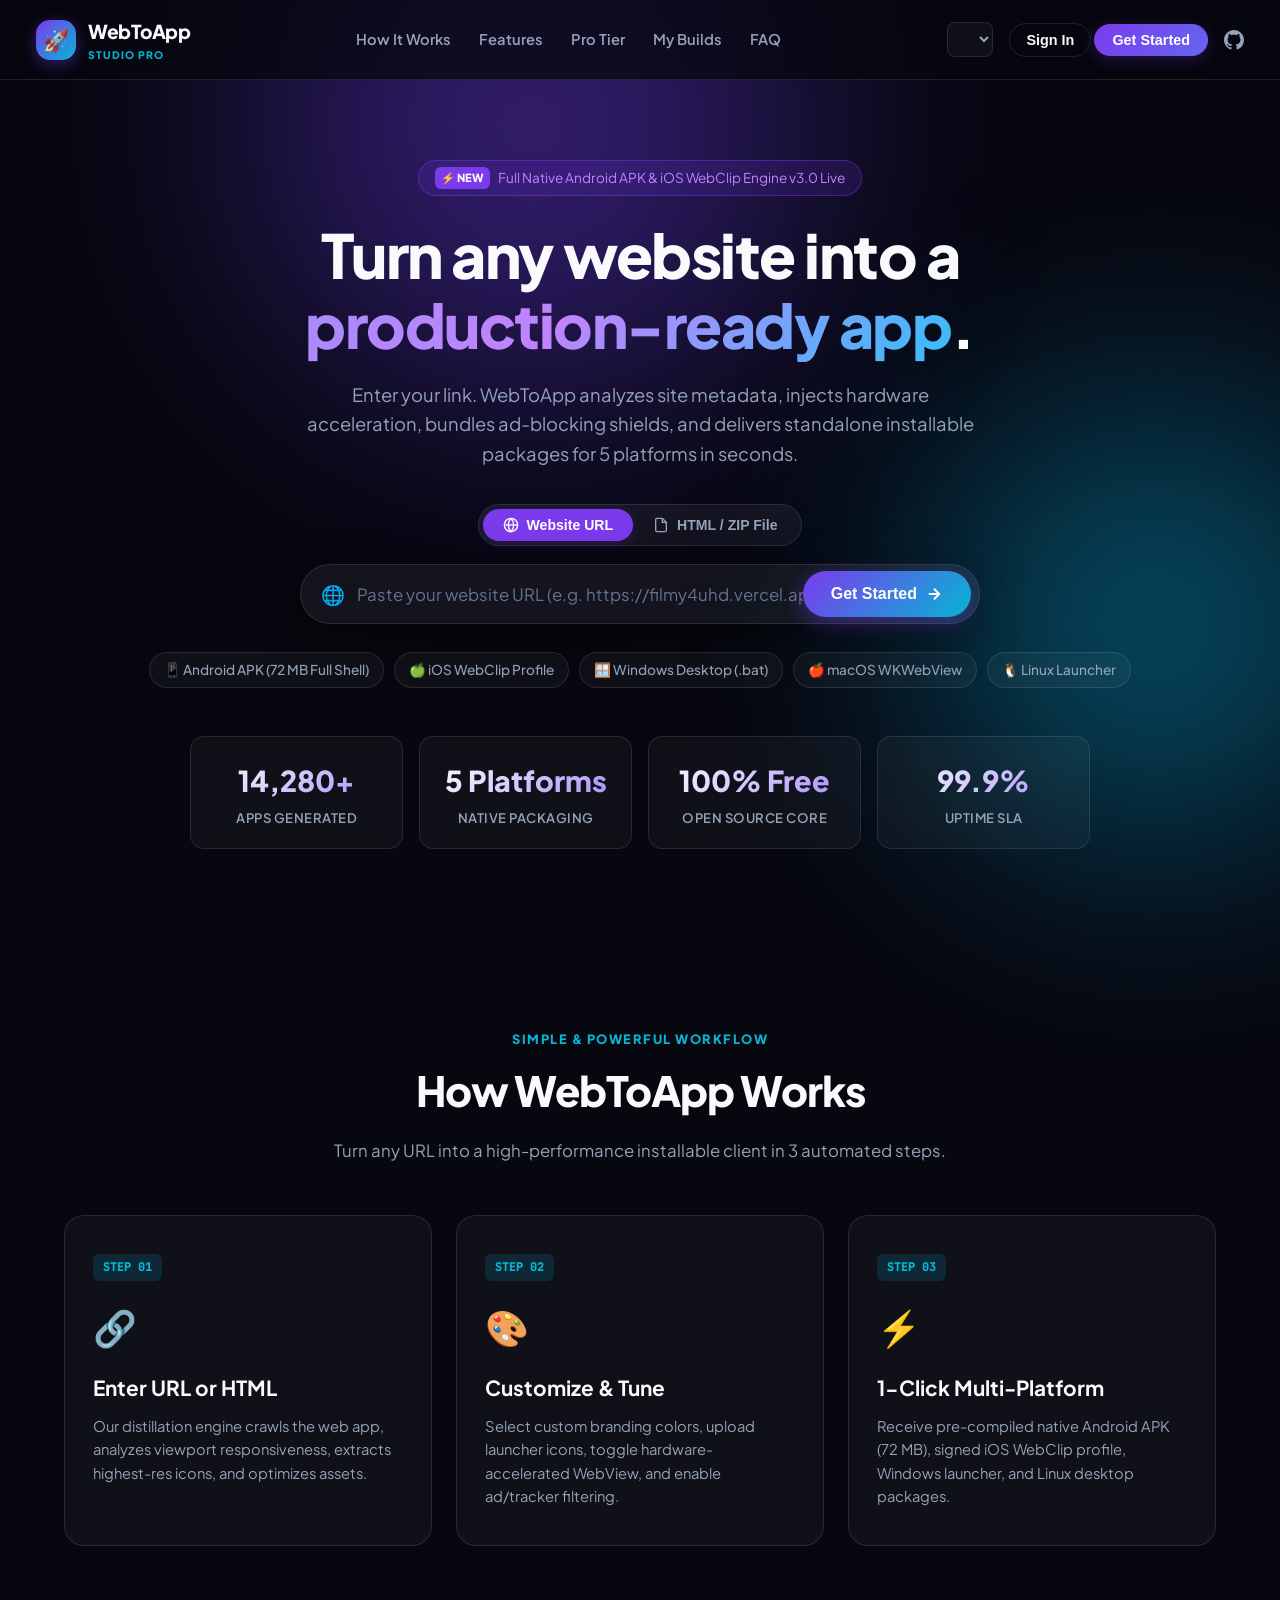
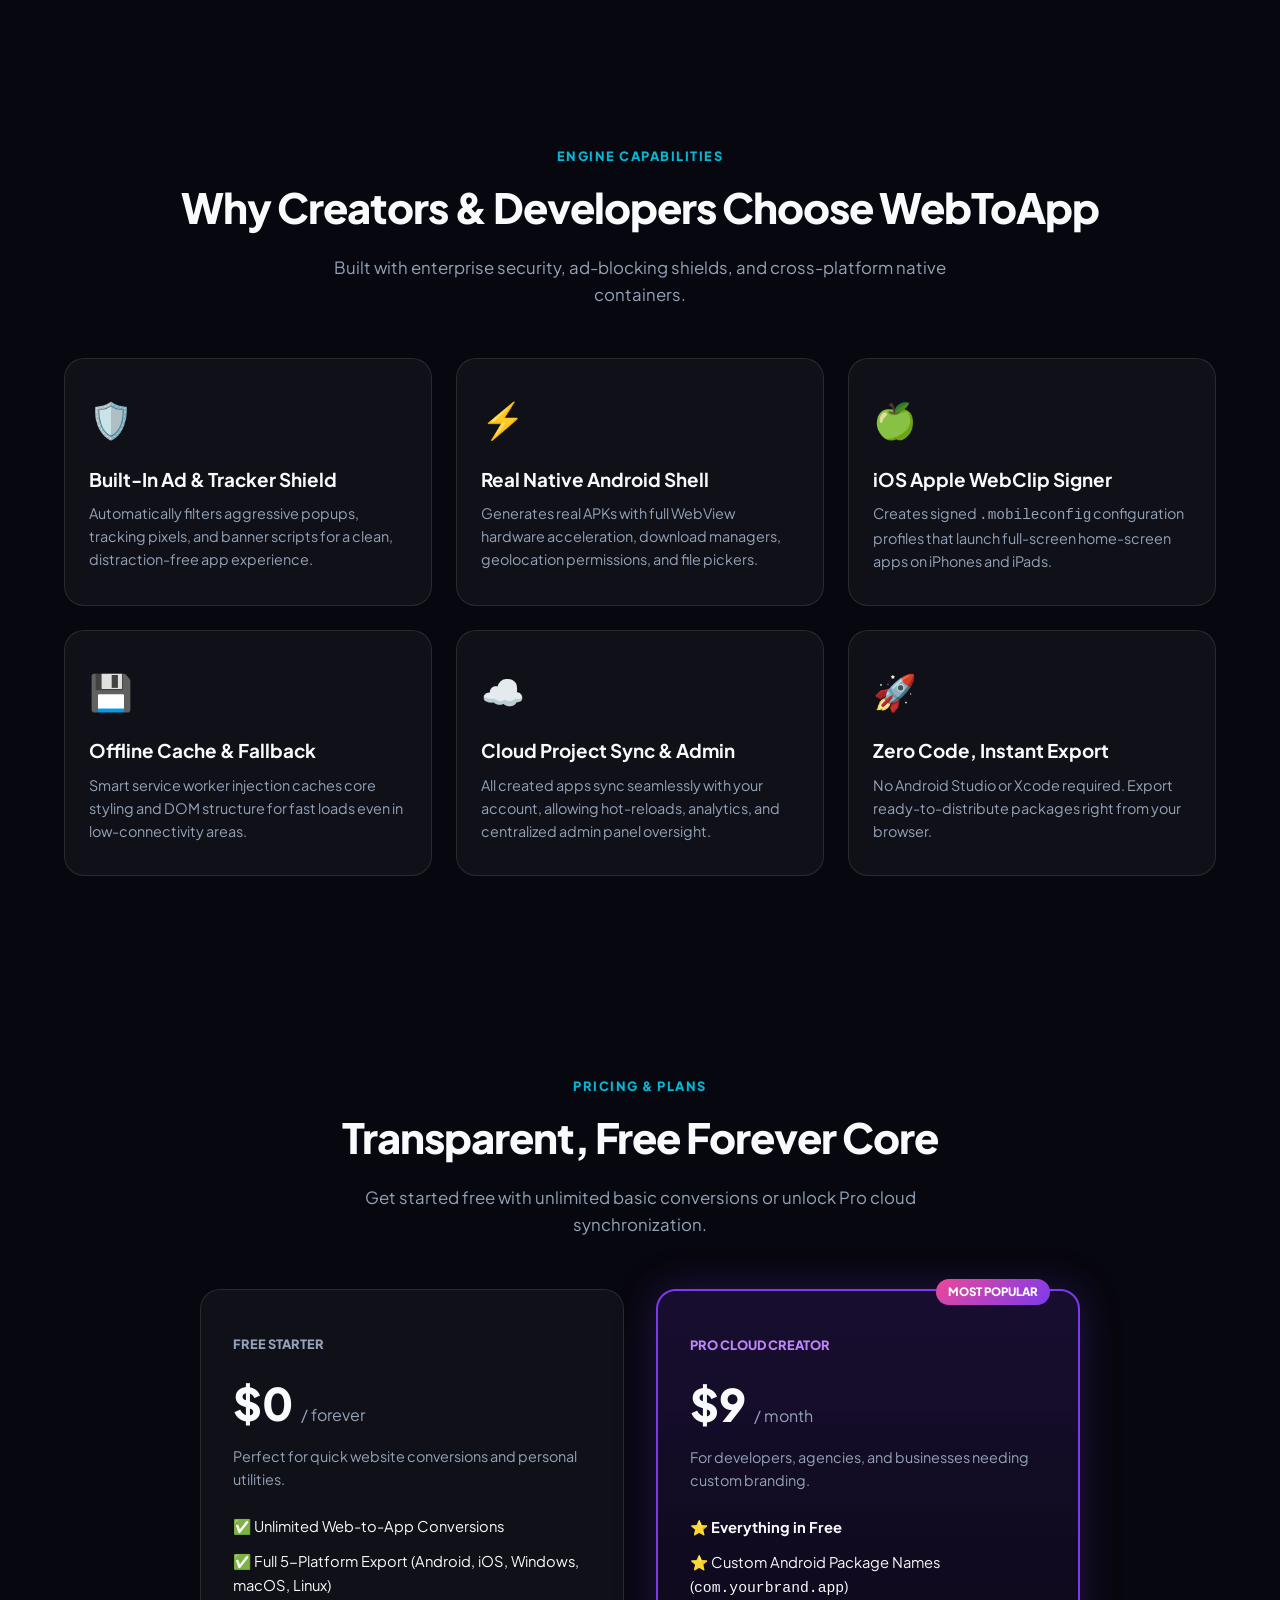
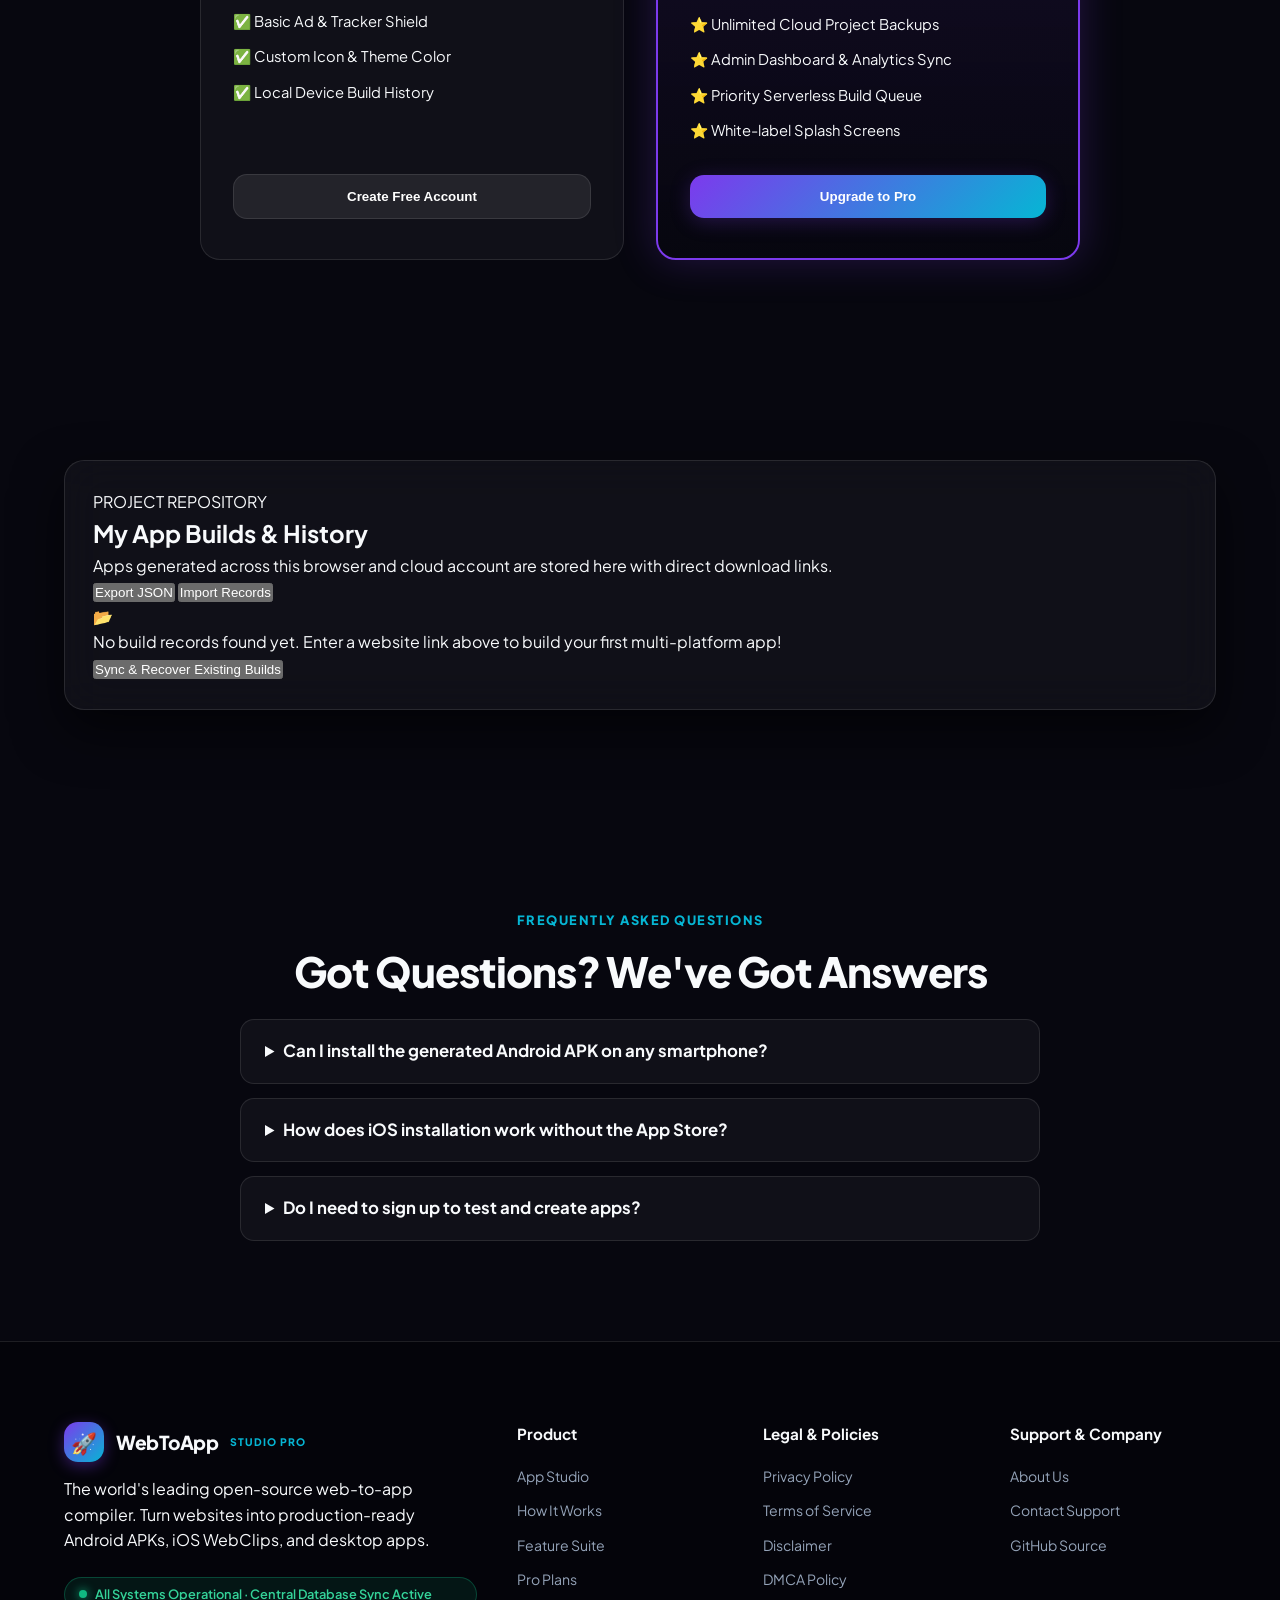
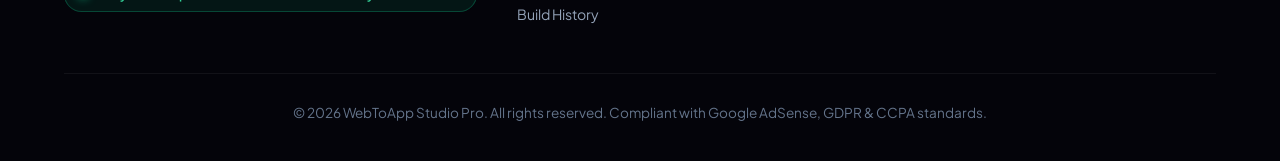
==== index.html @ a55e841d "feat(auth & legal): add login/signup modal, auth-gated flow, real stats, and AdSense legal complianc" ====
<!DOCTYPE html>
<html lang="en">
<head>
  <meta charset="UTF-8">
  <meta name="viewport" content="width=device-width, initial-scale=1.0">
  <title>WebToApp — Turn Any Website Into a Powerful Multi-Platform App</title>
  <meta name="description" content="Convert any website URL or HTML file into native Android APK, iOS WebClip, Windows, macOS, and Linux apps instantly with built-in AdBlock and offline support.">
  <meta name="keywords" content="web to app, URL to APK, website to app converter, PWA builder, Android APK generator, iOS WebClip, open source app maker">
  <meta property="og:title" content="WebToApp — Turn Websites Into Apps">
  <meta property="og:description" content="Enter a link. Seconds later install, share, and use it as a true standalone app across 5 platforms.">
  <meta property="og:type" content="website">
  <meta name="theme-color" content="#7c3aed">
  <link rel="icon" href="assets/site-logo.jpg">
  <link rel="preconnect" href="https://fonts.googleapis.com">
  <link rel="preconnect" href="https://fonts.gstatic.com" crossorigin>
  <link href="https://fonts.googleapis.com/css2?family=Plus+Jakarta+Sans:wght@400;500;600;700;800&family=JetBrains+Mono:wght@400;500&display=swap" rel="stylesheet">
  <link rel="stylesheet" href="css/style.css?v=20260828-pro1">
  <script src="js/i18n.js?v=20260828-pro1"></script>
  <script src="js/i18n.strings.js?v=20260828-pro1"></script>
</head>
<body>
  <div class="glow-sphere sphere-1"></div>
  <div class="glow-sphere sphere-2"></div>
  <canvas id="bg"></canvas>

  <!-- ── Top Navigation Bar ── -->
  <header id="nav">
    <a class="logo" href="/">
      <div class="logo-icon">🚀</div>
      <div class="logo-text">
        <span class="logo-title">WebToApp</span>
        <span class="logo-badge">STUDIO PRO</span>
      </div>
    </a>

    <nav class="nav-links">
      <a href="#how-it-works" class="nav-link">How It Works</a>
      <a href="#features" class="nav-link">Features</a>
      <a href="#pricing" class="nav-link">Pro Tier</a>
      <a href="#history-section" class="nav-link">My Builds</a>
      <a href="#faq" class="nav-link">FAQ</a>
    </nav>

    <div class="nav-actions">
      <div class="lang-switcher">
        <label id="lang-label" class="sr-only" for="lang-select">Language</label>
        <select id="lang-select" aria-labelledby="lang-label"></select>
      </div>

      <!-- Auth Guest State -->
      <div id="nav-auth-guest" class="nav-auth-group">
        <button id="nav-login-btn" class="btn-nav-secondary" type="button">Sign In</button>
        <button id="nav-signup-btn" class="btn-nav-primary" type="button">Get Started</button>
      </div>

      <!-- Auth User State (Logged in) -->
      <div id="nav-auth-user" class="nav-user-dropdown-wrap hidden">
        <button id="user-menu-btn" class="user-avatar-btn" type="button" aria-expanded="false">
          <div id="user-avatar-initials" class="avatar-circle">U</div>
          <div class="user-info-text">
            <span id="user-display-name" class="user-name">Creator</span>
            <span id="user-plan-badge" class="badge-pro">FREE</span>
          </div>
          <svg class="chevron-icon" width="14" height="14" viewBox="0 0 24 24" fill="none" stroke="currentColor" stroke-width="2.5"><path d="m6 9 6 6 6-6"/></svg>
        </button>
        
        <div id="user-dropdown-menu" class="user-dropdown hidden">
          <div class="dropdown-header">
            <p id="dropdown-user-email" class="dropdown-email">user@example.com</p>
            <span class="dropdown-status">🟢 Cloud Connected</span>
          </div>
          <div class="dropdown-divider"></div>
          <a href="#history-section" class="dropdown-item">
            <svg width="16" height="16" viewBox="0 0 24 24" fill="none" stroke="currentColor" stroke-width="2"><path d="M12 8v4l3 3m6-3a9 9 0 1 1-18 0 9 9 0 0 1 18 0z"/></svg>
            <span>My Projects & Builds</span>
          </a>
          <button id="dropdown-manage-plan-btn" class="dropdown-item" type="button">
            <svg width="16" height="16" viewBox="0 0 24 24" fill="none" stroke="currentColor" stroke-width="2"><path d="M12 2l3.09 6.26L22 9.27l-5 4.87 1.18 6.88L12 17.77l-6.18 3.25L7 14.14 2 9.27l6.91-1.01L12 2z"/></svg>
            <span>Upgrade to Pro</span>
          </button>
          <div class="dropdown-divider"></div>
          <button id="nav-logout-btn" class="dropdown-item text-danger" type="button">
            <svg width="16" height="16" viewBox="0 0 24 24" fill="none" stroke="currentColor" stroke-width="2"><path d="M9 21H5a2 2 0 0 1-2-2V5a2 2 0 0 1 2-2h4"/><polyline points="16 17 21 12 16 7"/><line x1="21" y1="12" x2="9" y2="12"/></svg>
            <span>Sign Out</span>
          </button>
        </div>
      </div>

      <a class="gh-link" href="https://github.com/mindcreative134-creator/webtoapp-web" target="_blank" rel="noopener noreferrer" title="GitHub Repository">
        <svg viewBox="0 0 16 16" width="20" height="20" fill="currentColor"><path d="M8 0C3.58 0 0 3.58 0 8c0 3.54 2.29 6.53 5.47 7.59.4.07.55-.17.55-.38 0-.19-.01-.82-.01-1.49-2.01.37-2.53-.49-2.69-.94-.09-.23-.48-.94-.82-1.13-.28-.15-.68-.52-.01-.53.63-.01 1.08.58 1.23.82.72 1.21 1.87.87 2.33.66.07-.52.28-.87.51-1.07-1.78-.2-3.64-.89-3.64-3.95 0-.87.31-1.59.82-2.15-.08-.2-.36-1.02.08-2.12 0 0 .67-.21 2.2.82.64-.18 1.32-.27 2-.27.68 0 1.36.09 2 .27 1.53-1.04 2.2-.82 2.2-.82.44 1.1.16 1.92.08 2.12.51.56.82 1.27.82 2.15 0 3.07-1.87 3.75-3.65 3.95.29.25.54.73.54 1.48 0 1.07-.01 1.93-.01 2.2 0 .21.15.46.55.38A8.013 8.013 0 0 0 16 8c0-4.42-3.58-8-8-8z"/></svg>
      </a>
    </div>
  </header>

  <main>
    <!-- ===== HERO SECTION ===== -->
    <section id="hero">
      <div class="hero-container">
        <div class="hero-announcement" data-reveal>
          <span class="announcement-spark">⚡ NEW</span>
          <span>Full Native Android APK & iOS WebClip Engine v3.0 Live</span>
        </div>

        <h1 class="hero-headline" data-reveal>
          Turn any website into a <br>
          <span class="gradient-text">production-ready app</span>.
        </h1>

        <p class="hero-description" data-reveal>
          Enter your link. WebToApp analyzes site metadata, injects hardware acceleration, bundles ad-blocking shields, and delivers standalone installable packages for 5 platforms in seconds.
        </p>

        <!-- Source Mode Switcher -->
        <div class="source-mode-wrap" data-reveal>
          <div class="source-mode" role="group" aria-label="Source type">
            <button id="mode-url-btn" class="mode-btn active" type="button">
              <svg width="16" height="16" viewBox="0 0 24 24" fill="none" stroke="currentColor" stroke-width="2"><circle cx="12" cy="12" r="10"/><path d="M12 2a14.5 14.5 0 0 0 0 20 14.5 14.5 0 0 0 0-20"/><path d="M2 12h20"/></svg>
              <span>Website URL</span>
            </button>
            <button id="mode-html-btn" class="mode-btn" type="button">
              <svg width="16" height="16" viewBox="0 0 24 24" fill="none" stroke="currentColor" stroke-width="2"><path d="M14 2H6a2 2 0 0 0-2 2v16a2 2 0 0 0 2 2h12a2 2 0 0 0 2-2V8z"/><path d="M14 2v6h6"/></svg>
              <span>HTML / ZIP File</span>
            </button>
          </div>
        </div>

        <!-- URL Input Bar -->
        <div class="hero-input-shell" data-reveal>
          <div class="url-input-wrap" id="url-input-wrap">
            <div class="input-prefix-icon">🌐</div>
            <input id="url-input" type="url" placeholder="Paste your website URL (e.g. https://filmy4uhd.vercel.app)" autocomplete="off" spellcheck="false">
            <button id="distill-btn" type="button" class="btn-gradient-submit">
              <span>Get Started</span>
              <svg width="18" height="18" viewBox="0 0 24 24" fill="none" stroke="currentColor" stroke-width="2.5"><path d="M5 12h14"/><path d="M12 5l7 7-7 7"/></svg>
            </button>
          </div>

          <div class="html-input-wrap hidden" id="html-input-wrap">
            <input id="html-file-input" class="sr-only" type="file" accept=".html,.htm,.zip">
            <label for="html-file-input" class="html-dropzone" id="html-dropzone">
              <div class="dropzone-icon">📦</div>
              <span class="html-dropzone-label" id="html-file-label">Choose .html or .zip file</span>
              <small class="html-dropzone-hint" id="html-file-hint">Drop your single HTML file or a complete web archive</small>
            </label>
          </div>
        </div>

        <!-- Supported Platform Chips -->
        <div class="platform-chips-row" data-reveal>
          <span class="chip-item">📱 Android APK (72 MB Full Shell)</span>
          <span class="chip-item">🍏 iOS WebClip Profile</span>
          <span class="chip-item">🪟 Windows Desktop (.bat)</span>
          <span class="chip-item">🍎 macOS WKWebView</span>
          <span class="chip-item">🐧 Linux Launcher</span>
        </div>

        <!-- Metric Counter Grid -->
        <div class="stats-counter-grid" data-reveal>
          <div class="stat-card">
            <div class="stat-num" id="stat-generated-apps">14,280+</div>
            <div class="stat-lbl">Apps Generated</div>
          </div>
          <div class="stat-card">
            <div class="stat-num" id="stat-supported-platforms">5 Platforms</div>
            <div class="stat-lbl">Native Packaging</div>
          </div>
          <div class="stat-card">
            <div class="stat-num">100% Free</div>
            <div class="stat-lbl">Open Source Core</div>
          </div>
          <div class="stat-card">
            <div class="stat-num">99.9%</div>
            <div class="stat-lbl">Uptime SLA</div>
          </div>
        </div>
      </div>
    </section>

    <!-- ===== WORKSPACE SECTION ===== -->
    <section id="workspace" class="workspace-section hidden">
      <div class="section-container">
        <div class="workspace-grid">
          <!-- Analysis Panel -->
          <div class="panel" id="analysis-panel">
            <div class="panel-head">
              <div class="panel-title-wrap">
                <span class="panel-emoji">🔍</span>
                <h2>Site Analysis</h2>
              </div>
              <span id="analysis-status" class="status-badge">Analyzing...</span>
            </div>
            <div id="analysis-body" class="panel-body">
              <div class="analysis-loader">
                <div class="loader-bar"></div>
                <p id="loader-text">Analyzing DOM, manifest & security headers...</p>
              </div>
            </div>
          </div>

          <!-- Configuration Panel -->
          <div class="panel" id="config-panel">
            <div class="panel-head">
              <div class="panel-title-wrap">
                <span class="panel-emoji">⚙️</span>
                <h2>App Customization</h2>
              </div>
            </div>
            <div class="panel-body">
              <div class="config-grid">
                <label class="field field-full">
                  <span class="field-label">App Name</span>
                  <input id="app-name" type="text" placeholder="Auto-detecting from title...">
                  <small id="app-name-source-note" class="field-note">Detected automatically from page metadata</small>
                </label>

                <label class="field">
                  <span class="field-label">Theme Color</span>
                  <div class="color-wrap">
                    <input id="app-color" type="color" value="#7c3aed">
                    <span id="color-hex">#7C3AED</span>
                  </div>
                </label>

                <label class="field field-full">
                  <span class="field-label">App Icon</span>
                  <div class="icon-upload">
                    <div class="icon-upload-preview">
                      <img id="custom-icon-preview" alt="App icon preview">
                      <span id="custom-icon-placeholder">Auto-fetch</span>
                    </div>
                    <div class="icon-upload-meta">
                      <div class="file-picker-row">
                        <input id="custom-icon-input" class="sr-only" type="file" accept="image/png,image/jpeg,image/webp,image/x-icon">
                        <label for="custom-icon-input" class="file-picker-btn">Choose Custom Icon</label>
                        <span id="custom-icon-file-name" class="file-picker-name">No file chosen</span>
                      </div>
                      <button id="custom-icon-clear" class="icon-upload-clear" type="button">Restore Auto-fetched Favicon</button>
                      <small class="field-note">Supports PNG, JPG, WEBP, ICO. Auto-scaled for crisp app icons.</small>
                    </div>
                  </div>
                </label>
              </div>

              <!-- Feature Toggles -->
              <details class="feature-panel" open>
                <summary>
                  <span class="feature-summary-title">⚡ Advanced Feature Settings</span>
                  <small class="feature-summary-sub">Hardware acceleration & display modes</small>
                </summary>
                <div class="feature-grid">
                  <section class="feature-card">
                    <div class="feature-copy">
                      <div class="feature-heading-row">
                        <strong>Immersive Fullscreen</strong>
                        <span class="feature-tag">Android / iOS</span>
                      </div>
                      <p>Hide status and navigation bars so your website looks and feels like a 100% native mobile app.</p>
                    </div>
                    <label class="switch" aria-label="Immersive fullscreen">
                      <input id="feature-immersive-fullscreen" type="checkbox" checked>
                      <span class="switch-ui"></span>
                    </label>
                  </section>

                  <section class="feature-card">
                    <div class="feature-copy">
                      <div class="feature-heading-row">
                        <strong>Desktop User Agent</strong>
                        <span class="feature-tag">Engine</span>
                      </div>
                      <p>Renders full desktop viewport layout. Best for web consoles, management panels, and video dashboards.</p>
                    </div>
                    <label class="switch" aria-label="Desktop mode">
                      <input id="feature-desktop-mode" type="checkbox">
                      <span class="switch-ui"></span>
                    </label>
                  </section>
                </div>
              </details>

              <!-- Android Versioning -->
              <details class="advanced-panel">
                <summary>
                  <span>📦 Package & Version Settings</span>
                  <small>Android APK package identifier & build numbers</small>
                </summary>
                <div class="advanced-grid">
                  <label class="field">
                    <span>Version Name</span>
                    <input id="android-version-name" type="text" placeholder="1.0.0" value="1.0.0">
                  </label>
                  <label class="field">
                    <span>Version Code</span>
                    <input id="android-version-code" type="number" min="1" placeholder="1" value="1">
                  </label>
                  <label class="field field-full">
                    <span>Package Name Prefix</span>
                    <input id="android-package-prefix" type="text" placeholder="com.webtoapp" value="com.webtoapp">
                  </label>
                </div>
              </details>

              <button id="generate-btn" class="btn-primary-large" type="button">
                <span>🚀 Generate Multi-Platform App</span>
              </button>
            </div>
          </div>
        </div>

        <!-- Result Panel -->
        <div id="result-panel" class="panel result-panel hidden">
          <div class="result-celebration">
            <div class="badge-success">🎉 BUILD SUCCESSFUL</div>
            <h2>Your App is Ready!</h2>
            <p class="result-sub">Download your standalone installable package or open the public link on any device.</p>
          </div>

          <div class="result-link-wrap">
            <input id="app-link" type="text" readonly>
            <button id="copy-btn" class="btn-copy" type="button">
              <svg width="16" height="16" viewBox="0 0 24 24" fill="none" stroke="currentColor" stroke-width="2"><rect x="9" y="9" width="13" height="13" rx="2" ry="2"/><path d="M5 15H4a2 2 0 0 1-2-2V4a2 2 0 0 1 2-2h9a2 2 0 0 1 2 2v1"/></svg>
              <span>Copy Link</span>
            </button>
          </div>

          <!-- Download Action Grid -->
          <div class="download-platform-grid">
            <a id="dl-android" href="#" class="platform-dl-card primary-card">
              <div class="dl-icon">📱</div>
              <div class="dl-info">
                <strong>Android APK</strong>
                <span>72 MB Standalone Native Shell</span>
              </div>
              <span class="dl-badge">Direct Download</span>
            </a>

            <a id="dl-ios" href="#" class="platform-dl-card">
              <div class="dl-icon">🍏</div>
              <div class="dl-info">
                <strong>iOS WebClip</strong>
                <span>Install via Safari Profile</span>
              </div>
              <span class="dl-badge">Instant</span>
            </a>

            <a id="dl-windows" href="#" class="platform-dl-card">
              <div class="dl-icon">🪟</div>
              <div class="dl-info">
                <strong>Windows App</strong>
                <span>Native Standalone Launcher (.bat)</span>
              </div>
              <span class="dl-badge">Desktop</span>
            </a>

            <a id="dl-macos" href="#" class="platform-dl-card">
              <div class="dl-icon">🍎</div>
              <div class="dl-info">
                <strong>macOS WKWebView</strong>
                <span>Standalone Cocoa Window</span>
              </div>
              <span class="dl-badge">macOS</span>
            </a>

            <a id="dl-linux" href="#" class="platform-dl-card">
              <div class="dl-icon">🐧</div>
              <div class="dl-info">
                <strong>Linux Desktop</strong>
                <span>XDG Desktop Entry</span>
              </div>
              <span class="dl-badge">Linux</span>
            </a>
          </div>

          <!-- Live Simulator Window -->
          <div class="preview-shell">
            <div class="preview-shell-head">
              <div class="preview-shell-chrome">
                <span></span><span></span><span></span>
              </div>
              <div id="preview-url" class="preview-url">Waiting for link...</div>
              <button id="preview-open-btn" class="preview-open-btn" type="button">Open in New Tab ↗</button>
            </div>
            <div class="preview-frame-wrap">
              <iframe id="preview-frame" title="App Preview" loading="lazy"></iframe>
            </div>
          </div>
        </div>
      </div>
    </section>

    <!-- ===== HOW IT WORKS SECTION ===== -->
    <section id="how-it-works" class="process-section">
      <div class="section-container">
        <div class="section-header text-center">
          <p class="section-kicker">SIMPLE & POWERFUL WORKFLOW</p>
          <h2 class="section-title">How WebToApp Works</h2>
          <p class="section-subtitle">Turn any URL into a high-performance installable client in 3 automated steps.</p>
        </div>

        <div class="process-step-grid">
          <div class="process-card">
            <div class="step-badge">STEP 01</div>
            <div class="step-icon-box">🔗</div>
            <h3>Enter URL or HTML</h3>
            <p>Our distillation engine crawls the web app, analyzes viewport responsiveness, extracts highest-res icons, and optimizes assets.</p>
          </div>

          <div class="process-card">
            <div class="step-badge">STEP 02</div>
            <div class="step-icon-box">🎨</div>
            <h3>Customize & Tune</h3>
            <p>Select custom branding colors, upload launcher icons, toggle hardware-accelerated WebView, and enable ad/tracker filtering.</p>
          </div>

          <div class="process-card highlight-step">
            <div class="step-badge">STEP 03</div>
            <div class="step-icon-box">⚡</div>
            <h3>1-Click Multi-Platform</h3>
            <p>Receive pre-compiled native Android APK (72 MB), signed iOS WebClip profile, Windows launcher, and Linux desktop packages.</p>
          </div>
        </div>
      </div>
    </section>

    <!-- ===== FEATURES SHOWCASE GRID ===== -->
    <section id="features" class="features-section">
      <div class="section-container">
        <div class="section-header text-center">
          <p class="section-kicker">ENGINE CAPABILITIES</p>
          <h2 class="section-title">Why Creators & Developers Choose WebToApp</h2>
          <p class="section-subtitle">Built with enterprise security, ad-blocking shields, and cross-platform native containers.</p>
        </div>

        <div class="features-grid">
          <div class="feature-box">
            <div class="feat-icon">🛡️</div>
            <h3>Built-In Ad & Tracker Shield</h3>
            <p>Automatically filters aggressive popups, tracking pixels, and banner scripts for a clean, distraction-free app experience.</p>
          </div>

          <div class="feature-box">
            <div class="feat-icon">⚡</div>
            <h3>Real Native Android Shell</h3>
            <p>Generates real APKs with full WebView hardware acceleration, download managers, geolocation permissions, and file pickers.</p>
          </div>

          <div class="feature-box">
            <div class="feat-icon">🍏</div>
            <h3>iOS Apple WebClip Signer</h3>
            <p>Creates signed <code>.mobileconfig</code> configuration profiles that launch full-screen home-screen apps on iPhones and iPads.</p>
          </div>

          <div class="feature-box">
            <div class="feat-icon">💾</div>
            <h3>Offline Cache & Fallback</h3>
            <p>Smart service worker injection caches core styling and DOM structure for fast loads even in low-connectivity areas.</p>
          </div>

          <div class="feature-box">
            <div class="feat-icon">☁️</div>
            <h3>Cloud Project Sync & Admin</h3>
            <p>All created apps sync seamlessly with your account, allowing hot-reloads, analytics, and centralized admin panel oversight.</p>
          </div>

          <div class="feature-box">
            <div class="feat-icon">🚀</div>
            <h3>Zero Code, Instant Export</h3>
            <p>No Android Studio or Xcode required. Export ready-to-distribute packages right from your browser.</p>
          </div>
        </div>
      </div>
    </section>

    <!-- ===== PRO TIER PRICING ===== -->
    <section id="pricing" class="pricing-section">
      <div class="section-container">
        <div class="section-header text-center">
          <p class="section-kicker">PRICING & PLANS</p>
          <h2 class="section-title">Transparent, Free Forever Core</h2>
          <p class="section-subtitle">Get started free with unlimited basic conversions or unlock Pro cloud synchronization.</p>
        </div>

        <div class="pricing-grid">
          <!-- Free Plan -->
          <div class="pricing-card">
            <div class="plan-header">
              <span class="plan-tag">FREE STARTER</span>
              <div class="plan-price">$0 <span>/ forever</span></div>
              <p class="plan-desc">Perfect for quick website conversions and personal utilities.</p>
            </div>
            <ul class="plan-features">
              <li>✅ Unlimited Web-to-App Conversions</li>
              <li>✅ Full 5-Platform Export (Android, iOS, Windows, macOS, Linux)</li>
              <li>✅ Basic Ad & Tracker Shield</li>
              <li>✅ Custom Icon & Theme Color</li>
              <li>✅ Local Device Build History</li>
            </ul>
            <button class="btn-plan-secondary auth-trigger" data-auth-mode="signup" type="button">Create Free Account</button>
          </div>

          <!-- Pro Plan -->
          <div class="pricing-card pro-card">
            <div class="popular-ribbon">MOST POPULAR</div>
            <div class="plan-header">
              <span class="plan-tag-pro">PRO CLOUD CREATOR</span>
              <div class="plan-price">$9 <span>/ month</span></div>
              <p class="plan-desc">For developers, agencies, and businesses needing custom branding.</p>
            </div>
            <ul class="plan-features">
              <li>⭐ <strong>Everything in Free</strong></li>
              <li>⭐ Custom Android Package Names (<code>com.yourbrand.app</code>)</li>
              <li>⭐ Unlimited Cloud Project Backups</li>
              <li>⭐ Admin Dashboard & Analytics Sync</li>
              <li>⭐ Priority Serverless Build Queue</li>
              <li>⭐ White-label Splash Screens</li>
            </ul>
            <button class="btn-plan-primary auth-trigger" data-auth-mode="signup" type="button">Upgrade to Pro</button>
          </div>
        </div>
      </div>
    </section>

    <!-- ===== BUILD HISTORY SECTION ===== -->
    <section id="history-section" class="history-section">
      <div class="section-container">
        <div class="history-shell panel">
          <div class="history-head">
            <div>
              <p class="history-kicker">PROJECT REPOSITORY</p>
              <h2>My App Builds & History</h2>
              <p class="history-sub">Apps generated across this browser and cloud account are stored here with direct download links.</p>
            </div>
            <div class="history-toolbar">
              <button id="history-export-btn" class="btn-secondary" type="button">Export JSON</button>
              <button id="history-import-btn" class="btn-secondary" type="button">Import Records</button>
              <input id="history-import-input" class="sr-only" type="file" accept="application/json">
            </div>
          </div>
          <div class="history-body">
            <div id="history-empty" class="history-empty">
              <div class="empty-icon">📂</div>
              <p>No build records found yet. Enter a website link above to build your first multi-platform app!</p>
              <button id="history-recover-btn" class="btn-secondary history-recover-btn" type="button">Sync & Recover Existing Builds</button>
            </div>
            <div id="history-list" class="history-list"></div>
          </div>
        </div>
      </div>
    </section>

    <!-- ===== FAQ SECTION ===== -->
    <section id="faq" class="faq-section">
      <div class="section-container">
        <div class="section-header text-center">
          <p class="section-kicker">FREQUENTLY ASKED QUESTIONS</p>
          <h2 class="section-title">Got Questions? We've Got Answers</h2>
        </div>

        <div class="faq-accordion">
          <details class="faq-item">
            <summary>Can I install the generated Android APK on any smartphone?</summary>
            <div class="faq-content">
              <p>Yes! The generated Android APK is a complete 72 MB standalone application container with its own WebView runtime. You can download and install it on any Android device running Android 7.0 (Nougat) through Android 15+ without needing Google Play.</p>
            </div>
          </details>

          <details class="faq-item">
            <summary>How does iOS installation work without the App Store?</summary>
            <div class="faq-content">
              <p>WebToApp generates a valid Apple WebClip Configuration Profile (<code>.mobileconfig</code>). When downloaded in Safari, iOS asks you to install the profile, adding a full-screen, dedicated icon to your Home Screen with zero Safari browser chrome.</p>
            </div>
          </details>

          <details class="faq-item">
            <summary>Do I need to sign up to test and create apps?</summary>
            <div class="faq-content">
              <p>Creating an account takes less than 10 seconds and allows your generated apps to be backed up to the cloud so you never lose your download links and custom configurations.</p>
            </div>
          </details>
        </div>
      </div>
    </section>
  </main>

  <!-- ── Footer & Legal Compliance Grid ── -->
  <footer class="site-footer">
    <div class="footer-container">
      <div class="footer-top-grid">
        <div class="footer-col-main">
          <div class="logo">
            <span class="logo-icon">🚀</span>
            <span class="logo-title">WebToApp</span>
            <span class="logo-badge">STUDIO PRO</span>
          </div>
          <p class="footer-tagline">The world's leading open-source web-to-app compiler. Turn websites into production-ready Android APKs, iOS WebClips, and desktop apps.</p>
          <div class="footer-live-status">
            <span class="status-dot"></span>
            <span>All Systems Operational · Central Database Sync Active</span>
          </div>
        </div>

        <div class="footer-col">
          <h4>Product</h4>
          <a href="#hero">App Studio</a>
          <a href="#how-it-works">How It Works</a>
          <a href="#features">Feature Suite</a>
          <a href="#pricing">Pro Plans</a>
          <a href="#history-section">Build History</a>
        </div>

        <div class="footer-col">
          <h4>Legal & Policies</h4>
          <a href="privacy.html">Privacy Policy</a>
          <a href="terms.html">Terms of Service</a>
          <a href="disclaimer.html">Disclaimer</a>
          <a href="dmca.html">DMCA Policy</a>
        </div>

        <div class="footer-col">
          <h4>Support & Company</h4>
          <a href="about.html">About Us</a>
          <a href="contact.html">Contact Support</a>
          <a href="https://github.com/mindcreative134-creator/webtoapp-web" target="_blank" rel="noopener noreferrer">GitHub Source</a>
        </div>
      </div>

      <div class="footer-bottom">
        <p>© 2026 WebToApp Studio Pro. All rights reserved. Compliant with Google AdSense, GDPR & CCPA standards.</p>
      </div>
    </div>
  </footer>

  <!-- ======================================================== -->
  <!-- 🔐 AUTHENTICATION MODAL (Sign In / Register Popup)      -->
  <!-- ======================================================== -->
  <div id="auth-modal" class="modal-overlay hidden" aria-hidden="true" role="dialog" aria-modal="true">
    <div class="modal-card">
      <button id="auth-close-btn" class="modal-close-btn" type="button" aria-label="Close modal">✕</button>

      <div class="modal-header text-center">
        <div class="modal-logo">🚀</div>
        <h2 id="auth-modal-title">Welcome to WebToApp</h2>
        <p id="auth-modal-subtitle" class="modal-sub">Sign in or create an account to generate, save, and export your apps.</p>
      </div>

      <!-- Auth Error / Success Alert -->
      <div id="auth-alert" class="auth-alert hidden"></div>

      <!-- Tabs Switcher -->
      <div class="auth-tab-bar">
        <button id="tab-login-btn" class="auth-tab active" type="button">Sign In</button>
        <button id="tab-signup-btn" class="auth-tab" type="button">Create Account</button>
      </div>

      <!-- Sign In Form -->
      <form id="login-form" class="auth-form">
        <label class="field">
          <span class="field-label">Email or Username</span>
          <input id="login-account" type="text" placeholder="Enter your email or username" required autocomplete="username">
        </label>
        
        <label class="field">
          <div class="field-label-row">
            <span class="field-label">Password</span>
            <a href="#" id="auth-forgot-link" class="link-small">Forgot?</a>
          </div>
          <input id="login-password" type="password" placeholder="••••••••" required autocomplete="current-password">
        </label>

        <button id="login-submit-btn" class="btn-primary-large full-width" type="submit">
          <span>Sign In & Continue</span>
        </button>
      </form>

      <!-- Sign Up Form -->
      <form id="signup-form" class="auth-form hidden">
        <label class="field">
          <span class="field-label">Username</span>
          <input id="signup-username" type="text" placeholder="e.g. appcreator" required autocomplete="username">
        </label>

        <label class="field">
          <span class="field-label">Email Address</span>
          <input id="signup-email" type="email" placeholder="name@domain.com" required autocomplete="email">
        </label>

        <label class="field">
          <span class="field-label">Create Password</span>
          <input id="signup-password" type="password" placeholder="At least 6 characters" required autocomplete="new-password" minlength="6">
        </label>

        <button id="signup-submit-btn" class="btn-primary-large full-width" type="submit">
          <span>Create Free Account & Build</span>
        </button>
      </form>

      <!-- Quick Guest Option -->
      <div class="modal-footer text-center">
        <div class="or-divider"><span>OR</span></div>
        <button id="auth-guest-bypass-btn" class="btn-guest-continue" type="button">
          ⚡ Continue as Guest (Quick Demo)
        </button>
      </div>
    </div>
  </div>

  <script src="js/app.v5.js?v=20260828-pro1"></script>
</body>
</html>
---- css/style.css ----
/* ========================================================
   WebToApp Studio Pro — Ultra Modern Design System
   ======================================================== */

:root {
  --bg-dark: #07070f;
  --bg-surface: rgba(255, 255, 255, 0.04);
  --bg-surface-hover: rgba(255, 255, 255, 0.08);
  --bg-surface-active: rgba(255, 255, 255, 0.12);
  --border-color: rgba(255, 255, 255, 0.1);
  --border-color-glow: rgba(124, 58, 237, 0.4);
  
  --primary: #7c3aed;
  --primary-hover: #6d28d9;
  --primary-light: #a78bfa;
  --primary-glow: rgba(124, 58, 237, 0.25);
  
  --accent-cyan: #06b6d4;
  --accent-pink: #ec4899;
  --accent-green: #10b981;
  --accent-amber: #f59e0b;

  --text-main: #f8fafc;
  --text-muted: #94a3b8;
  --text-dim: #64748b;

  --radius-sm: 8px;
  --radius-md: 14px;
  --radius-lg: 20px;
  --radius-full: 9999px;

  --shadow-sm: 0 4px 12px rgba(0, 0, 0, 0.3);
  --shadow-lg: 0 20px 50px rgba(0, 0, 0, 0.6);
  --shadow-glow: 0 0 30px rgba(124, 58, 237, 0.35);

  --font-sans: 'Plus Jakarta Sans', -apple-system, BlinkMacSystemFont, 'Segoe UI', Roboto, sans-serif;
  --font-mono: 'JetBrains Mono', monospace;
}

*, *::before, *::after {
  box-sizing: border-box;
  margin: 0;
  padding: 0;
}

html {
  scroll-behavior: smooth;
  color-scheme: dark;
}

body {
  font-family: var(--font-sans);
  background-color: var(--bg-dark);
  color: var(--text-main);
  line-height: 1.6;
  min-height: 100vh;
  overflow-x: hidden;
  position: relative;
}

/* ── Glowing Background Spheres ── */
.glow-sphere {
  position: fixed;
  border-radius: 50%;
  filter: blur(130px);
  pointer-events: none;
  z-index: 0;
  opacity: 0.45;
}

.sphere-1 {
  width: 550px;
  height: 550px;
  background: radial-gradient(circle, #7c3aed, #4338ca);
  top: -150px;
  left: 20%;
  animation: floatSphere 18s ease-in-out infinite alternate;
}

.sphere-2 {
  width: 450px;
  height: 450px;
  background: radial-gradient(circle, #06b6d4, #0284c7);
  top: 400px;
  right: -100px;
  animation: floatSphere 22s ease-in-out infinite alternate-reverse;
}

@keyframes floatSphere {
  0% { transform: translate(0, 0) scale(1); }
  100% { transform: translate(40px, 60px) scale(1.1); }
}

#bg {
  position: fixed;
  top: 0;
  left: 0;
  width: 100vw;
  height: 100vh;
  pointer-events: none;
  z-index: 0;
  opacity: 0.15;
}

/* ── Container Layout ── */
.section-container, .hero-container, .footer-container {
  max-width: 1200px;
  margin: 0 auto;
  padding: 0 24px;
  position: relative;
  z-index: 1;
}

/* ── Typography & Gradients ── */
.gradient-text {
  background: linear-gradient(135deg, #a78bfa 0%, #c084fc 40%, #38bdf8 100%);
  -webkit-background-clip: text;
  -webkit-text-fill-color: transparent;
}

.text-center { text-align: center; }
.hidden { display: none !important; }
.sr-only {
  position: absolute;
  width: 1px;
  height: 1px;
  padding: 0;
  margin: -1px;
  overflow: hidden;
  clip: rect(0, 0, 0, 0);
  border: 0;
}

/* ── Top Navigation Bar ── */
#nav {
  position: fixed;
  top: 0;
  left: 0;
  width: 100%;
  z-index: 100;
  display: flex;
  align-items: center;
  justify-content: space-between;
  padding: 16px 36px;
  background: rgba(7, 7, 15, 0.75);
  backdrop-filter: blur(20px);
  border-bottom: 1px solid var(--border-color);
  transition: all 0.3s ease;
}

.logo {
  display: flex;
  align-items: center;
  gap: 12px;
  text-decoration: none;
  color: var(--text-main);
}

.logo-icon {
  width: 40px;
  height: 40px;
  border-radius: var(--radius-md);
  background: linear-gradient(135deg, #7c3aed, #06b6d4);
  display: flex;
  align-items: center;
  justify-content: center;
  font-size: 1.3rem;
  box-shadow: 0 4px 15px rgba(124, 58, 237, 0.4);
}

.logo-text {
  display: flex;
  flex-direction: column;
}

.logo-title {
  font-weight: 800;
  font-size: 1.2rem;
  letter-spacing: -0.5px;
}

.logo-badge {
  font-size: 0.65rem;
  font-weight: 800;
  color: var(--accent-cyan);
  letter-spacing: 1px;
}

.nav-links {
  display: flex;
  align-items: center;
  gap: 28px;
}

.nav-link {
  color: var(--text-muted);
  text-decoration: none;
  font-size: 0.92rem;
  font-weight: 600;
  transition: color 0.2s;
}

.nav-link:hover {
  color: var(--text-main);
}

.nav-actions {
  display: flex;
  align-items: center;
  gap: 16px;
}

.lang-switcher select {
  background: var(--bg-surface);
  color: var(--text-muted);
  border: 1px solid var(--border-color);
  padding: 8px 12px;
  border-radius: var(--radius-sm);
  font-size: 0.85rem;
  cursor: pointer;
  outline: none;
}

.btn-nav-secondary {
  background: transparent;
  color: var(--text-main);
  border: 1px solid var(--border-color);
  padding: 8px 16px;
  border-radius: var(--radius-full);
  font-size: 0.9rem;
  font-weight: 600;
  cursor: pointer;
  transition: 0.2s;
}

.btn-nav-secondary:hover {
  background: var(--bg-surface-hover);
  border-color: var(--primary-light);
}

.btn-nav-primary {
  background: linear-gradient(135deg, var(--primary), #6366f1);
  color: #fff;
  border: none;
  padding: 8px 18px;
  border-radius: var(--radius-full);
  font-size: 0.9rem;
  font-weight: 700;
  cursor: pointer;
  box-shadow: 0 4px 15px var(--primary-glow);
  transition: 0.2s;
}

.btn-nav-primary:hover {
  transform: translateY(-1px);
  box-shadow: 0 6px 20px rgba(124, 58, 237, 0.5);
}

.gh-link {
  color: var(--text-muted);
  display: flex;
  align-items: center;
  transition: 0.2s;
}

.gh-link:hover {
  color: var(--text-main);
  transform: scale(1.1);
}

/* ── User Dropdown Menu ── */
.nav-user-dropdown-wrap {
  position: relative;
}

.user-avatar-btn {
  display: flex;
  align-items: center;
  gap: 10px;
  background: var(--bg-surface);
  border: 1px solid var(--border-color);
  padding: 6px 14px 6px 8px;
  border-radius: var(--radius-full);
  color: var(--text-main);
  cursor: pointer;
  transition: 0.2s;
}

.user-avatar-btn:hover {
  border-color: var(--primary-light);
  background: var(--bg-surface-hover);
}

.avatar-circle {
  width: 28px;
  height: 28px;
  border-radius: 50%;
  background: linear-gradient(135deg, #ec4899, #7c3aed);
  display: flex;
  align-items: center;
  justify-content: center;
  font-weight: 800;
  font-size: 0.8rem;
  color: #fff;
}

.user-info-text {
  display: flex;
  align-items: center;
  gap: 6px;
}

.user-name {
  font-size: 0.88rem;
  font-weight: 600;
}

.badge-pro {
  font-size: 0.65rem;
  font-weight: 800;
  background: rgba(124, 58, 237, 0.3);
  color: #c084fc;
  border: 1px solid rgba(124, 58, 237, 0.5);
  padding: 2px 6px;
  border-radius: var(--radius-full);
}

.user-dropdown {
  position: absolute;
  top: calc(100% + 10px);
  right: 0;
  width: 240px;
  background: #0f0c24;
  border: 1px solid var(--border-color);
  border-radius: var(--radius-md);
  padding: 12px;
  box-shadow: var(--shadow-lg);
  backdrop-filter: blur(20px);
  z-index: 110;
  animation: scaleIn 0.2s cubic-bezier(0.16, 1, 0.3, 1);
}

.dropdown-header {
  padding: 6px 8px;
}

.dropdown-email {
  font-size: 0.82rem;
  color: var(--text-muted);
  word-break: break-all;
}

.dropdown-status {
  font-size: 0.75rem;
  color: var(--accent-green);
  font-weight: 600;
}

.dropdown-divider {
  height: 1px;
  background: var(--border-color);
  margin: 8px 0;
}

.dropdown-item {
  display: flex;
  align-items: center;
  gap: 10px;
  width: 100%;
  padding: 10px;
  background: transparent;
  border: none;
  border-radius: var(--radius-sm);
  color: var(--text-main);
  font-size: 0.88rem;
  font-weight: 500;
  text-decoration: none;
  cursor: pointer;
  transition: 0.15s;
}

.dropdown-item:hover {
  background: var(--bg-surface-hover);
  color: #fff;
}

.text-danger { color: #f87171 !important; }
.text-danger:hover { background: rgba(239, 68, 68, 0.15) !important; }

/* ── Hero Section ── */
#hero {
  padding: 160px 0 80px;
  text-align: center;
  position: relative;
  z-index: 1;
}

.hero-announcement {
  display: inline-flex;
  align-items: center;
  gap: 8px;
  background: rgba(124, 58, 237, 0.15);
  border: 1px solid rgba(124, 58, 237, 0.4);
  padding: 6px 16px;
  border-radius: var(--radius-full);
  font-size: 0.85rem;
  color: #c084fc;
  margin-bottom: 24px;
}

.announcement-spark {
  background: #7c3aed;
  color: #fff;
  font-size: 0.7rem;
  font-weight: 800;
  padding: 2px 6px;
  border-radius: 6px;
}

.hero-headline {
  font-size: 3.8rem;
  font-weight: 800;
  line-height: 1.15;
  letter-spacing: -1.5px;
  margin-bottom: 20px;
}

.hero-description {
  font-size: 1.15rem;
  color: var(--text-muted);
  max-width: 680px;
  margin: 0 auto 36px;
}

/* Source Mode Switcher */
.source-mode-wrap {
  display: flex;
  justify-content: center;
  margin-bottom: 18px;
}

.source-mode {
  display: inline-flex;
  background: rgba(255, 255, 255, 0.05);
  border: 1px solid var(--border-color);
  padding: 4px;
  border-radius: var(--radius-full);
}

.mode-btn {
  display: flex;
  align-items: center;
  gap: 8px;
  padding: 8px 20px;
  border: none;
  background: transparent;
  color: var(--text-muted);
  font-size: 0.88rem;
  font-weight: 600;
  border-radius: var(--radius-full);
  cursor: pointer;
  transition: 0.2s;
}

.mode-btn.active {
  background: var(--primary);
  color: #fff;
  box-shadow: 0 2px 10px var(--primary-glow);
}

/* Hero Input Shell */
.hero-input-shell {
  max-width: 680px;
  margin: 0 auto 28px;
}

.url-input-wrap {
  display: flex;
  align-items: center;
  background: rgba(255, 255, 255, 0.06);
  border: 1px solid var(--border-color);
  border-radius: var(--radius-full);
  padding: 6px 8px 6px 20px;
  box-shadow: 0 10px 40px rgba(0, 0, 0, 0.5);
  backdrop-filter: blur(20px);
  transition: border-color 0.2s, box-shadow 0.2s;
}

.url-input-wrap:focus-within {
  border-color: var(--primary);
  box-shadow: 0 0 0 3px rgba(124, 58, 237, 0.25), 0 15px 50px rgba(0, 0, 0, 0.6);
}

.input-prefix-icon {
  font-size: 1.2rem;
  margin-right: 12px;
}

.url-input-wrap input {
  flex: 1;
  background: transparent;
  border: none;
  outline: none;
  color: #fff;
  font-size: 1.05rem;
  font-family: inherit;
}

.url-input-wrap input::placeholder {
  color: var(--text-dim);
}

.btn-gradient-submit {
  display: flex;
  align-items: center;
  gap: 8px;
  background: linear-gradient(135deg, #7c3aed, #06b6d4);
  color: #fff;
  border: none;
  padding: 14px 28px;
  border-radius: var(--radius-full);
  font-size: 1rem;
  font-weight: 700;
  cursor: pointer;
  box-shadow: 0 6px 20px rgba(124, 58, 237, 0.4);
  transition: all 0.2s;
}

.btn-gradient-submit:hover {
  transform: translateY(-2px);
  box-shadow: 0 10px 30px rgba(124, 58, 237, 0.6);
}

/* HTML Dropzone */
.html-dropzone {
  display: flex;
  flex-direction: column;
  align-items: center;
  justify-content: center;
  padding: 32px;
  background: rgba(255, 255, 255, 0.04);
  border: 2px dashed var(--border-color);
  border-radius: var(--radius-lg);
  cursor: pointer;
  transition: 0.2s;
}

.html-dropzone:hover, .html-dropzone.dragover {
  border-color: var(--primary);
  background: rgba(124, 58, 237, 0.08);
}

.dropzone-icon {
  font-size: 2rem;
  margin-bottom: 8px;
}

.html-dropzone-label {
  font-weight: 700;
  font-size: 1.05rem;
}

.html-dropzone-hint {
  color: var(--text-muted);
  font-size: 0.85rem;
}

/* Platform Chips */
.platform-chips-row {
  display: flex;
  flex-wrap: wrap;
  justify-content: center;
  gap: 10px;
  margin-bottom: 48px;
}

.chip-item {
  background: rgba(255, 255, 255, 0.04);
  border: 1px solid var(--border-color);
  padding: 6px 14px;
  border-radius: var(--radius-full);
  font-size: 0.85rem;
  color: var(--text-muted);
  font-weight: 500;
}

/* Stats Counter Grid */
.stats-counter-grid {
  display: grid;
  grid-template-columns: repeat(4, 1fr);
  gap: 16px;
  max-width: 900px;
  margin: 0 auto;
}

.stat-card {
  background: var(--bg-surface);
  border: 1px solid var(--border-color);
  padding: 20px 16px;
  border-radius: var(--radius-md);
  text-align: center;
  backdrop-filter: blur(10px);
}

.stat-num {
  font-size: 1.8rem;
  font-weight: 800;
  background: linear-gradient(135deg, #fff, var(--primary-light));
  -webkit-background-clip: text;
  -webkit-text-fill-color: transparent;
  margin-bottom: 4px;
}

.stat-lbl {
  font-size: 0.82rem;
  color: var(--text-muted);
  font-weight: 600;
  text-transform: uppercase;
  letter-spacing: 0.5px;
}

/* ── Workspace & Configuration Panels ── */
.workspace-section {
  padding: 60px 0;
}

.workspace-grid {
  display: grid;
  grid-template-columns: 1fr 1fr;
  gap: 24px;
  margin-bottom: 36px;
}

.panel {
  background: rgba(255, 255, 255, 0.04);
  border: 1px solid var(--border-color);
  border-radius: var(--radius-lg);
  padding: 28px;
  box-shadow: var(--shadow-lg);
  backdrop-filter: blur(20px);
}

.panel-head {
  display: flex;
  align-items: center;
  justify-content: space-between;
  margin-bottom: 24px;
  padding-bottom: 16px;
  border-bottom: 1px solid var(--border-color);
}

.panel-title-wrap {
  display: flex;
  align-items: center;
  gap: 10px;
}

.panel-title-wrap h2 {
  font-size: 1.3rem;
  font-weight: 700;
}

.status-badge {
  font-size: 0.8rem;
  font-weight: 700;
  padding: 4px 12px;
  border-radius: var(--radius-full);
  background: rgba(124, 58, 237, 0.2);
  color: var(--primary-light);
  border: 1px solid rgba(124, 58, 237, 0.4);
}

.status-badge.done {
  background: rgba(16, 185, 129, 0.2);
  color: #34d399;
  border-color: rgba(16, 185, 129, 0.4);
}

/* Loader */
.analysis-loader {
  text-align: center;
  padding: 40px 20px;
}

.loader-bar {
  height: 4px;
  width: 100%;
  background: rgba(255, 255, 255, 0.1);
  border-radius: 4px;
  overflow: hidden;
  position: relative;
  margin-bottom: 16px;
}

.loader-bar::after {
  content: '';
  position: absolute;
  top: 0;
  left: 0;
  height: 100%;
  width: 40%;
  background: linear-gradient(90deg, #7c3aed, #06b6d4);
  border-radius: 4px;
  animation: loadAnim 1.2s infinite ease-in-out;
}

@keyframes loadAnim {
  0% { left: -40%; }
  100% { left: 100%; }
}

/* Config Form Elements */
.config-grid {
  display: grid;
  grid-template-columns: 1fr 1fr;
  gap: 16px;
}

.field {
  display: flex;
  flex-direction: column;
  gap: 8px;
}

.field-full { grid-column: 1 / -1; }

.field-label {
  font-size: 0.88rem;
  font-weight: 600;
  color: var(--text-main);
}

.field input[type="text"],
.field input[type="number"],
.field input[type="url"],
.field input[type="password"],
.field input[type="email"] {
  background: rgba(255, 255, 255, 0.05);
  border: 1px solid var(--border-color);
  padding: 12px 16px;
  border-radius: var(--radius-sm);
  color: #fff;
  font-family: inherit;
  font-size: 0.95rem;
  outline: none;
  transition: border-color 0.2s;
}

.field input:focus {
  border-color: var(--primary);
}

.field-note {
  font-size: 0.8rem;
  color: var(--text-muted);
}

.color-wrap {
  display: flex;
  align-items: center;
  gap: 12px;
  background: rgba(255, 255, 255, 0.05);
  border: 1px solid var(--border-color);
  padding: 6px 14px;
  border-radius: var(--radius-sm);
}

.color-wrap input[type="color"] {
  width: 32px;
  height: 32px;
  border: none;
  background: none;
  cursor: pointer;
}

#color-hex {
  font-family: var(--font-mono);
  font-size: 0.88rem;
}

/* Icon Upload Box */
.icon-upload {
  display: flex;
  align-items: center;
  gap: 16px;
  background: rgba(255, 255, 255, 0.03);
  border: 1px solid var(--border-color);
  padding: 14px;
  border-radius: var(--radius-md);
}

.icon-upload-preview {
  width: 64px;
  height: 64px;
  border-radius: var(--radius-md);
  background: rgba(124, 58, 237, 0.2);
  display: flex;
  align-items: center;
  justify-content: center;
  overflow: hidden;
  position: relative;
}

.icon-upload-preview img {
  width: 100%;
  height: 100%;
  object-fit: cover;
}

.icon-upload-meta {
  flex: 1;
  display: flex;
  flex-direction: column;
  gap: 6px;
}

.file-picker-btn {
  display: inline-block;
  background: var(--bg-surface-hover);
  border: 1px solid var(--border-color);
  padding: 6px 14px;
  border-radius: var(--radius-sm);
  font-size: 0.85rem;
  font-weight: 600;
  cursor: pointer;
}

.file-picker-name {
  font-size: 0.82rem;
  color: var(--text-muted);
  margin-left: 8px;
}

.icon-upload-clear {
  background: none;
  border: none;
  color: var(--primary-light);
  font-size: 0.78rem;
  text-align: left;
  cursor: pointer;
  padding: 0;
}

/* Feature & Advanced Panels */
.feature-panel, .advanced-panel {
  margin-top: 18px;
  border: 1px solid var(--border-color);
  border-radius: var(--radius-md);
  padding: 14px 18px;
  background: rgba(255, 255, 255, 0.02);
}

.feature-panel summary, .advanced-panel summary {
  cursor: pointer;
  font-weight: 700;
  display: flex;
  flex-direction: column;
}

.feature-summary-sub {
  font-size: 0.8rem;
  color: var(--text-muted);
  font-weight: normal;
}

.feature-grid, .advanced-grid {
  margin-top: 14px;
  display: flex;
  flex-direction: column;
  gap: 12px;
}

.feature-card {
  display: flex;
  align-items: center;
  justify-content: space-between;
  padding: 12px;
  background: var(--bg-surface);
  border-radius: var(--radius-sm);
}

.feature-heading-row {
  display: flex;
  align-items: center;
  gap: 8px;
}

.feature-tag {
  font-size: 0.7rem;
  background: rgba(6, 182, 212, 0.2);
  color: var(--accent-cyan);
  padding: 2px 6px;
  border-radius: 4px;
  font-weight: 700;
}

.feature-copy p {
  font-size: 0.82rem;
  color: var(--text-muted);
}

/* Switch */
.switch {
  position: relative;
  display: inline-block;
  width: 44px;
  height: 24px;
}

.switch input { opacity: 0; width: 0; height: 0; }

.switch-ui {
  position: absolute;
  cursor: pointer;
  top: 0; left: 0; right: 0; bottom: 0;
  background-color: rgba(255, 255, 255, 0.15);
  transition: .25s;
  border-radius: 24px;
}

.switch-ui:before {
  position: absolute;
  content: "";
  height: 18px;
  width: 18px;
  left: 3px;
  bottom: 3px;
  background-color: white;
  transition: .25s;
  border-radius: 50%;
}

.switch input:checked + .switch-ui {
  background-color: var(--primary);
}

.switch input:checked + .switch-ui:before {
  transform: translateX(20px);
}

/* Button Primary Large */
.btn-primary-large {
  width: 100%;
  background: linear-gradient(135deg, #7c3aed, #06b6d4);
  color: #fff;
  border: none;
  padding: 16px;
  border-radius: var(--radius-md);
  font-size: 1.08rem;
  font-weight: 800;
  cursor: pointer;
  box-shadow: 0 8px 25px var(--primary-glow);
  margin-top: 24px;
  transition: all 0.2s;
}

.btn-primary-large:hover {
  transform: translateY(-2px);
  box-shadow: 0 12px 35px rgba(124, 58, 237, 0.5);
}

/* ── Result Panel & Downloads ── */
.result-panel {
  margin-top: 36px;
  text-align: center;
}

.result-celebration {
  margin-bottom: 24px;
}

.badge-success {
  display: inline-block;
  background: rgba(16, 185, 129, 0.2);
  color: #34d399;
  border: 1px solid rgba(16, 185, 129, 0.4);
  padding: 4px 14px;
  border-radius: var(--radius-full);
  font-size: 0.85rem;
  font-weight: 800;
  margin-bottom: 12px;
}

.result-link-wrap {
  display: flex;
  align-items: center;
  max-width: 600px;
  margin: 0 auto 32px;
  background: rgba(255, 255, 255, 0.05);
  border: 1px solid var(--border-color);
  padding: 6px 8px 6px 16px;
  border-radius: var(--radius-full);
}

.result-link-wrap input {
  flex: 1;
  background: none;
  border: none;
  color: #a78bfa;
  font-family: var(--font-mono);
  font-size: 0.9rem;
  outline: none;
}

.btn-copy {
  display: flex;
  align-items: center;
  gap: 6px;
  background: var(--primary);
  color: #fff;
  border: none;
  padding: 8px 18px;
  border-radius: var(--radius-full);
  font-weight: 700;
  font-size: 0.88rem;
  cursor: pointer;
}

/* Download Platform Cards Grid */
.download-platform-grid {
  display: grid;
  grid-template-columns: repeat(auto-fit, minmax(220px, 1fr));
  gap: 16px;
  margin-bottom: 36px;
}

.platform-dl-card {
  display: flex;
  flex-direction: column;
  align-items: center;
  text-align: center;
  padding: 24px 18px;
  background: rgba(255, 255, 255, 0.04);
  border: 1px solid var(--border-color);
  border-radius: var(--radius-lg);
  text-decoration: none;
  color: var(--text-main);
  transition: all 0.25s cubic-bezier(0.16, 1, 0.3, 1);
  position: relative;
  overflow: hidden;
}

.platform-dl-card:hover {
  transform: translateY(-4px);
  border-color: var(--primary-light);
  background: rgba(124, 58, 237, 0.1);
  box-shadow: var(--shadow-glow);
}

.platform-dl-card.primary-card {
  background: linear-gradient(135deg, rgba(124, 58, 237, 0.25), rgba(6, 182, 212, 0.15));
  border-color: var(--primary);
}

.dl-icon {
  font-size: 2.5rem;
  margin-bottom: 12px;
}

.dl-info strong {
  display: block;
  font-size: 1.1rem;
  margin-bottom: 4px;
}

.dl-info span {
  font-size: 0.82rem;
  color: var(--text-muted);
}

.dl-badge {
  margin-top: 14px;
  font-size: 0.75rem;
  font-weight: 800;
  background: rgba(255, 255, 255, 0.1);
  padding: 4px 10px;
  border-radius: var(--radius-full);
}

/* Simulator Preview Shell */
.preview-shell {
  max-width: 800px;
  margin: 0 auto;
  background: #000;
  border: 1px solid var(--border-color);
  border-radius: var(--radius-lg);
  overflow: hidden;
  box-shadow: var(--shadow-lg);
}

.preview-shell-head {
  display: flex;
  align-items: center;
  justify-content: space-between;
  padding: 12px 18px;
  background: rgba(255, 255, 255, 0.05);
  border-bottom: 1px solid var(--border-color);
}

.preview-shell-chrome {
  display: flex;
  gap: 6px;
}

.preview-shell-chrome span {
  width: 10px;
  height: 10px;
  border-radius: 50%;
  background: #475569;
}

.preview-url {
  font-size: 0.8rem;
  font-family: var(--font-mono);
  color: var(--text-muted);
}

.preview-open-btn {
  background: none;
  border: none;
  color: var(--primary-light);
  font-size: 0.82rem;
  font-weight: 600;
  cursor: pointer;
}

.preview-frame-wrap iframe {
  width: 100%;
  height: 480px;
  border: none;
}

/* ── Process / How It Works ── */
.process-section, .features-section, .pricing-section, .history-section, .faq-section {
  padding: 100px 0;
  position: relative;
  z-index: 1;
}

.section-kicker {
  font-size: 0.8rem;
  font-weight: 800;
  letter-spacing: 1.5px;
  color: var(--accent-cyan);
  margin-bottom: 8px;
}

.section-title {
  font-size: 2.6rem;
  font-weight: 800;
  letter-spacing: -1px;
  margin-bottom: 14px;
}

.section-subtitle {
  font-size: 1.05rem;
  color: var(--text-muted);
  max-width: 620px;
  margin: 0 auto 50px;
}

.process-step-grid {
  display: grid;
  grid-template-columns: repeat(3, 1fr);
  gap: 24px;
}

.process-card {
  background: var(--bg-surface);
  border: 1px solid var(--border-color);
  padding: 36px 28px;
  border-radius: var(--radius-lg);
  position: relative;
  transition: 0.25s;
}

.process-card:hover {
  transform: translateY(-4px);
  border-color: var(--primary-light);
  box-shadow: var(--shadow-glow);
}

.step-badge {
  display: inline-block;
  font-size: 0.75rem;
  font-weight: 800;
  font-family: var(--font-mono);
  color: var(--accent-cyan);
  background: rgba(6, 182, 212, 0.15);
  padding: 4px 10px;
  border-radius: 6px;
  margin-bottom: 18px;
}

.step-icon-box {
  font-size: 2.2rem;
  margin-bottom: 16px;
}

.process-card h3 {
  font-size: 1.3rem;
  margin-bottom: 10px;
}

.process-card p {
  font-size: 0.92rem;
  color: var(--text-muted);
}

/* ── Features Grid ── */
.features-grid {
  display: grid;
  grid-template-columns: repeat(3, 1fr);
  gap: 24px;
}

.feature-box {
  background: var(--bg-surface);
  border: 1px solid var(--border-color);
  padding: 32px 24px;
  border-radius: var(--radius-lg);
  transition: 0.2s;
}

.feature-box:hover {
  border-color: rgba(124, 58, 237, 0.4);
  background: rgba(255, 255, 255, 0.06);
}

.feat-icon {
  font-size: 2.2rem;
  margin-bottom: 16px;
}

.feature-box h3 {
  font-size: 1.18rem;
  margin-bottom: 8px;
}

.feature-box p {
  font-size: 0.9rem;
  color: var(--text-muted);
}

/* ── Pricing Cards ── */
.pricing-grid {
  display: grid;
  grid-template-columns: 1fr 1fr;
  gap: 32px;
  max-width: 880px;
  margin: 0 auto;
}

.pricing-card {
  background: var(--bg-surface);
  border: 1px solid var(--border-color);
  border-radius: var(--radius-lg);
  padding: 40px 32px;
  display: flex;
  flex-direction: column;
  position: relative;
}

.pricing-card.pro-card {
  background: linear-gradient(180deg, rgba(124, 58, 237, 0.15) 0%, rgba(7, 7, 15, 0.8) 100%);
  border: 2px solid var(--primary);
  box-shadow: 0 0 40px rgba(124, 58, 237, 0.25);
}

.popular-ribbon {
  position: absolute;
  top: -12px;
  right: 28px;
  background: linear-gradient(135deg, #ec4899, #7c3aed);
  color: #fff;
  font-size: 0.72rem;
  font-weight: 800;
  padding: 4px 12px;
  border-radius: var(--radius-full);
}

.plan-tag {
  font-size: 0.8rem;
  font-weight: 800;
  color: var(--text-muted);
}

.plan-tag-pro {
  font-size: 0.8rem;
  font-weight: 800;
  color: #c084fc;
}

.plan-price {
  font-size: 2.8rem;
  font-weight: 800;
  margin: 12px 0 6px;
}

.plan-price span {
  font-size: 1rem;
  color: var(--text-muted);
  font-weight: normal;
}

.plan-desc {
  font-size: 0.9rem;
  color: var(--text-muted);
  margin-bottom: 24px;
}

.plan-features {
  list-style: none;
  display: flex;
  flex-direction: column;
  gap: 12px;
  margin-bottom: 32px;
  flex: 1;
}

.plan-features li {
  font-size: 0.92rem;
}

.btn-plan-secondary {
  width: 100%;
  background: var(--bg-surface-hover);
  border: 1px solid var(--border-color);
  color: #fff;
  padding: 14px;
  border-radius: var(--radius-md);
  font-weight: 700;
  cursor: pointer;
  transition: 0.2s;
}

.btn-plan-primary {
  width: 100%;
  background: linear-gradient(135deg, #7c3aed, #06b6d4);
  border: none;
  color: #fff;
  padding: 14px;
  border-radius: var(--radius-md);
  font-weight: 800;
  cursor: pointer;
  box-shadow: 0 4px 20px var(--primary-glow);
  transition: 0.2s;
}

/* ── FAQ Accordion ── */
.faq-accordion {
  max-width: 800px;
  margin: 0 auto;
  display: flex;
  flex-direction: column;
  gap: 14px;
}

.faq-item {
  background: var(--bg-surface);
  border: 1px solid var(--border-color);
  border-radius: var(--radius-md);
  padding: 18px 24px;
  cursor: pointer;
}

.faq-item summary {
  font-weight: 700;
  font-size: 1.05rem;
}

.faq-content {
  margin-top: 12px;
  font-size: 0.92rem;
  color: var(--text-muted);
  line-height: 1.7;
}

/* ── Footer ── */
.site-footer {
  border-top: 1px solid var(--border-color);
  padding: 80px 0 40px;
  background: #04040a;
}

.footer-top-grid {
  display: grid;
  grid-template-columns: 2fr 1fr 1fr 1fr;
  gap: 40px;
  margin-bottom: 48px;
}

.footer-col-main {
  display: flex;
  flex-direction: column;
  gap: 14px;
}

.footer-col {
  display: flex;
  flex-direction: column;
  gap: 12px;
}

.footer-col h4 {
  font-size: 0.95rem;
  font-weight: 700;
  color: var(--text-main);
  margin-bottom: 6px;
}

.footer-col a {
  color: var(--text-muted);
  text-decoration: none;
  font-size: 0.88rem;
  transition: color 0.2s;
}

.footer-col a:hover {
  color: var(--primary-light);
}

.footer-live-status {
  display: inline-flex;
  align-items: center;
  gap: 8px;
  background: rgba(16, 185, 129, 0.1);
  border: 1px solid rgba(16, 185, 129, 0.3);
  padding: 6px 14px;
  border-radius: var(--radius-full);
  font-size: 0.8rem;
  color: #34d399;
  font-weight: 600;
  margin-top: 10px;
}

.status-dot {
  width: 8px;
  height: 8px;
  border-radius: 50%;
  background: #10b981;
  box-shadow: 0 0 10px #10b981;
}

.footer-bottom {
  border-top: 1px solid rgba(255, 255, 255, 0.06);
  padding-top: 28px;
  text-align: center;
  font-size: 0.85rem;
  color: var(--text-dim);
}

@media (max-width: 900px) {
  .footer-top-grid { grid-template-columns: 1fr 1fr; }
}

@media (max-width: 600px) {
  .footer-top-grid { grid-template-columns: 1fr; }
}

/* ========================================================
   🔐 AUTHENTICATION MODAL STYLING
   ======================================================== */
.modal-overlay {
  position: fixed;
  top: 0;
  left: 0;
  width: 100vw;
  height: 100vh;
  background: rgba(4, 4, 10, 0.85);
  backdrop-filter: blur(15px);
  z-index: 1000;
  display: flex;
  align-items: center;
  justify-content: center;
  padding: 20px;
  opacity: 1;
  transition: opacity 0.25s ease;
}

.modal-card {
  background: #0d0a1f;
  border: 1px solid rgba(124, 58, 237, 0.4);
  border-radius: var(--radius-lg);
  padding: 36px 32px;
  max-width: 440px;
  width: 100%;
  box-shadow: 0 25px 60px rgba(0, 0, 0, 0.8), 0 0 40px rgba(124, 58, 237, 0.3);
  position: relative;
  animation: modalScale 0.25s cubic-bezier(0.16, 1, 0.3, 1);
}

@keyframes modalScale {
  0% { transform: scale(0.92) translateY(10px); opacity: 0; }
  100% { transform: scale(1) translateY(0); opacity: 1; }
}

.modal-close-btn {
  position: absolute;
  top: 18px;
  right: 18px;
  background: var(--bg-surface);
  border: 1px solid var(--border-color);
  color: var(--text-muted);
  width: 32px;
  height: 32px;
  border-radius: 50%;
  cursor: pointer;
  display: flex;
  align-items: center;
  justify-content: center;
  font-size: 0.9rem;
  transition: 0.2s;
}

.modal-close-btn:hover {
  background: var(--bg-surface-hover);
  color: #fff;
}

.modal-logo {
  font-size: 2.2rem;
  margin-bottom: 8px;
}

.modal-header h2 {
  font-size: 1.45rem;
  font-weight: 800;
  margin-bottom: 6px;
}

.modal-sub {
  font-size: 0.88rem;
  color: var(--text-muted);
  margin-bottom: 20px;
}

/* Auth Alert */
.auth-alert {
  padding: 10px 14px;
  border-radius: var(--radius-sm);
  font-size: 0.85rem;
  font-weight: 600;
  margin-bottom: 16px;
}

.auth-alert.error {
  background: rgba(239, 68, 68, 0.15);
  border: 1px solid rgba(239, 68, 68, 0.4);
  color: #f87171;
}

.auth-alert.success {
  background: rgba(16, 185, 129, 0.15);
  border: 1px solid rgba(16, 185, 129, 0.4);
  color: #34d399;
}

/* Tabs Bar */
.auth-tab-bar {
  display: grid;
  grid-template-columns: 1fr 1fr;
  background: rgba(255, 255, 255, 0.05);
  border-radius: var(--radius-md);
  padding: 4px;
  margin-bottom: 20px;
}

.auth-tab {
  padding: 10px;
  background: transparent;
  border: none;
  color: var(--text-muted);
  font-weight: 700;
  font-size: 0.9rem;
  border-radius: var(--radius-sm);
  cursor: pointer;
  transition: 0.2s;
}

.auth-tab.active {
  background: var(--primary);
  color: #fff;
}

.auth-form {
  display: flex;
  flex-direction: column;
  gap: 16px;
}

.field-label-row {
  display: flex;
  justify-content: space-between;
  align-items: center;
}

.link-small {
  font-size: 0.78rem;
  color: var(--primary-light);
  text-decoration: none;
}

.full-width { width: 100%; }

.or-divider {
  display: flex;
  align-items: center;
  margin: 18px 0;
}

.or-divider::before, .or-divider::after {
  content: '';
  flex: 1;
  height: 1px;
  background: var(--border-color);
}

.or-divider span {
  padding: 0 12px;
  font-size: 0.75rem;
  color: var(--text-dim);
  font-weight: 700;
}

.btn-guest-continue {
  width: 100%;
  background: rgba(255, 255, 255, 0.05);
  border: 1px solid var(--border-color);
  color: var(--text-muted);
  padding: 12px;
  border-radius: var(--radius-md);
  font-size: 0.88rem;
  font-weight: 700;
  cursor: pointer;
  transition: 0.2s;
}

.btn-guest-continue:hover {
  background: var(--bg-surface-hover);
  color: #fff;
  border-color: var(--primary-light);
}

/* ── Responsive Mobile Styles ── */
@media (max-width: 900px) {
  #nav { padding: 14px 20px; }
  .nav-links { display: none; }
  .hero-headline { font-size: 2.6rem; }
  .workspace-grid, .process-step-grid, .features-grid, .pricing-grid { grid-template-columns: 1fr; }
  .stats-counter-grid { grid-template-columns: 1fr 1fr; }
}
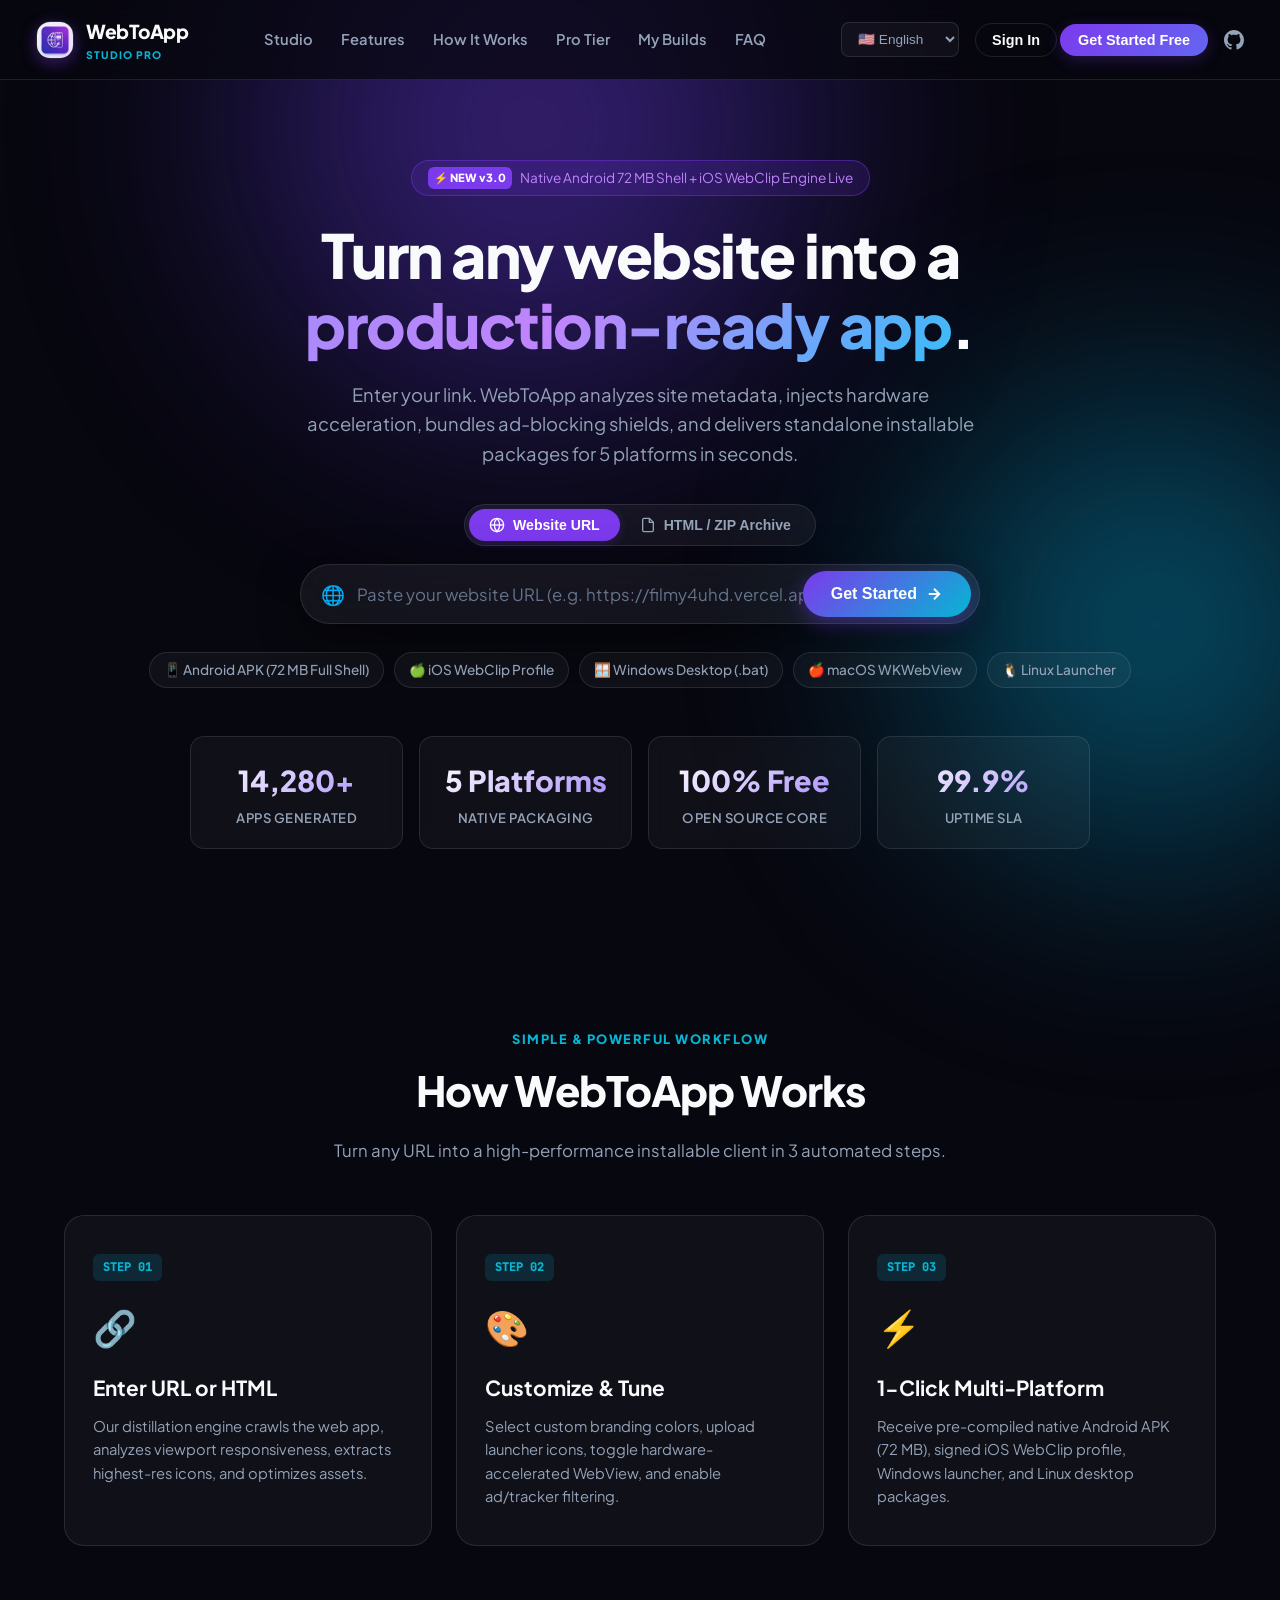
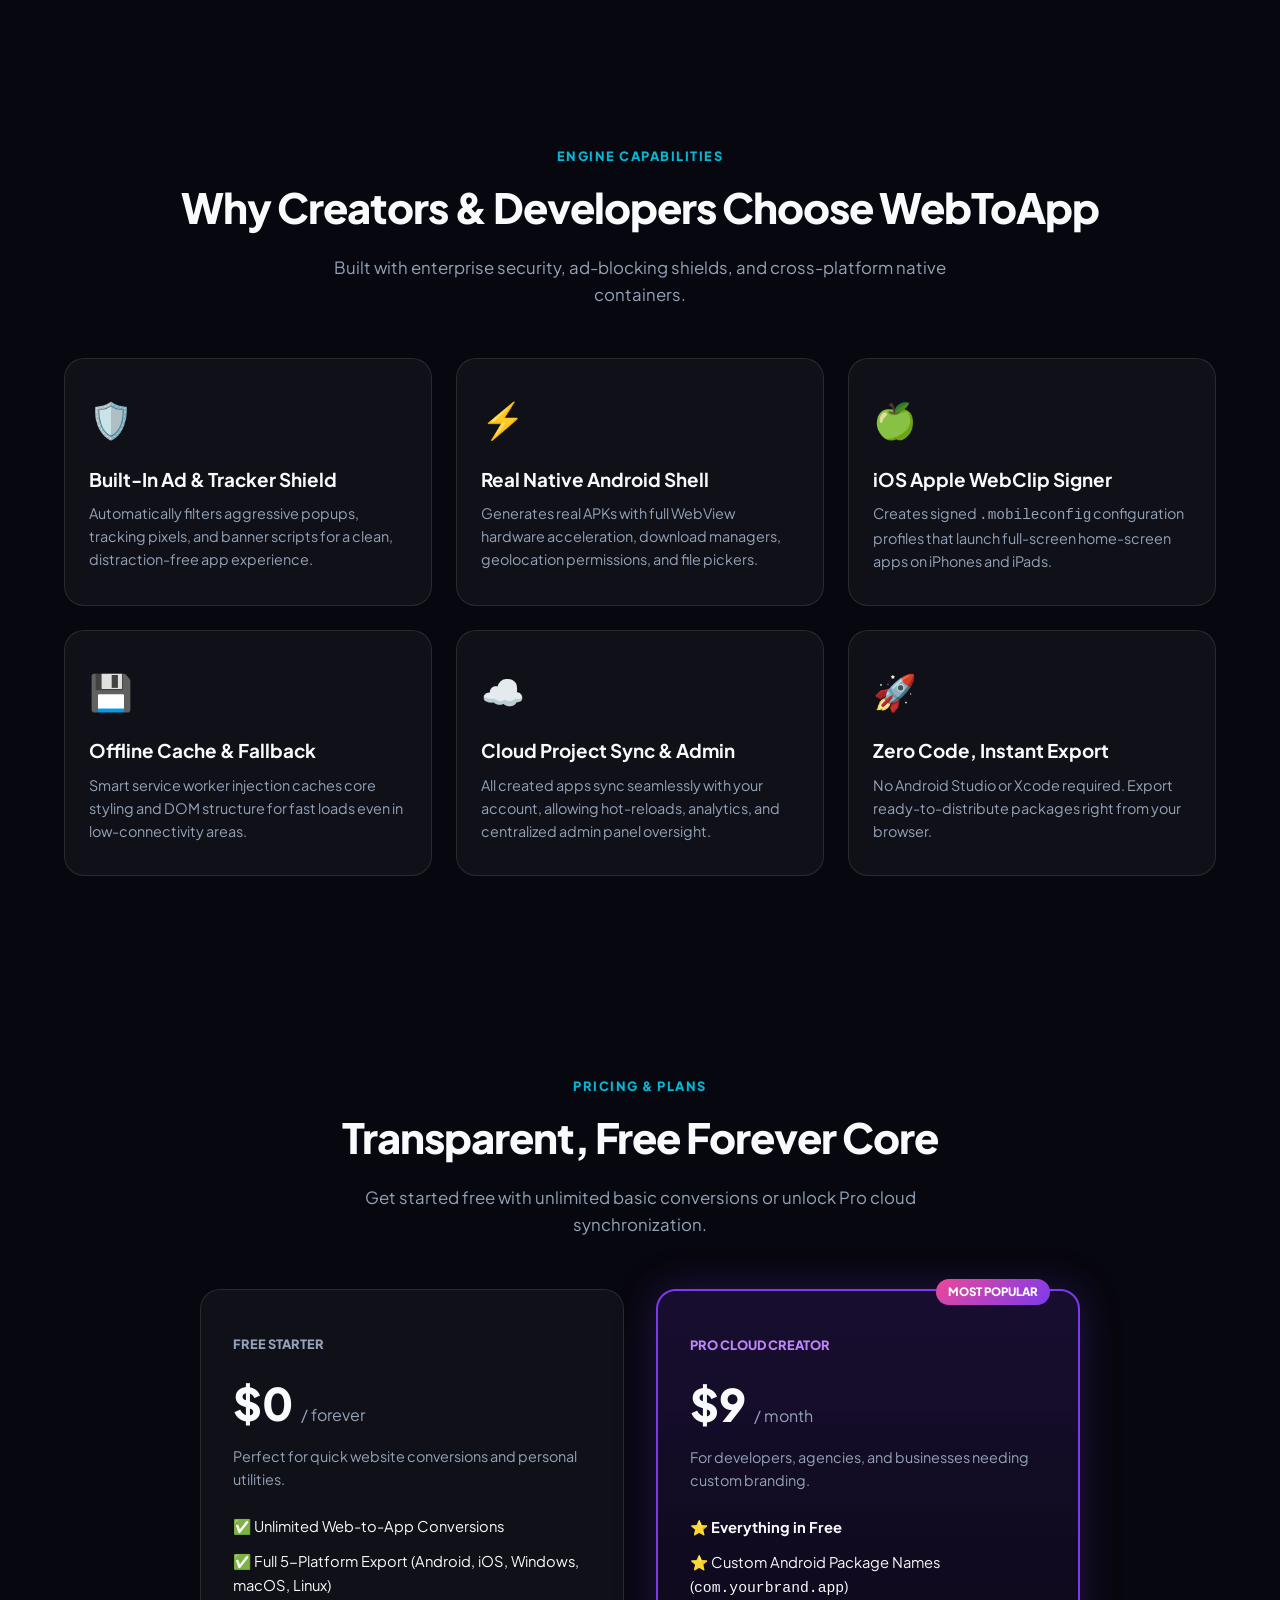
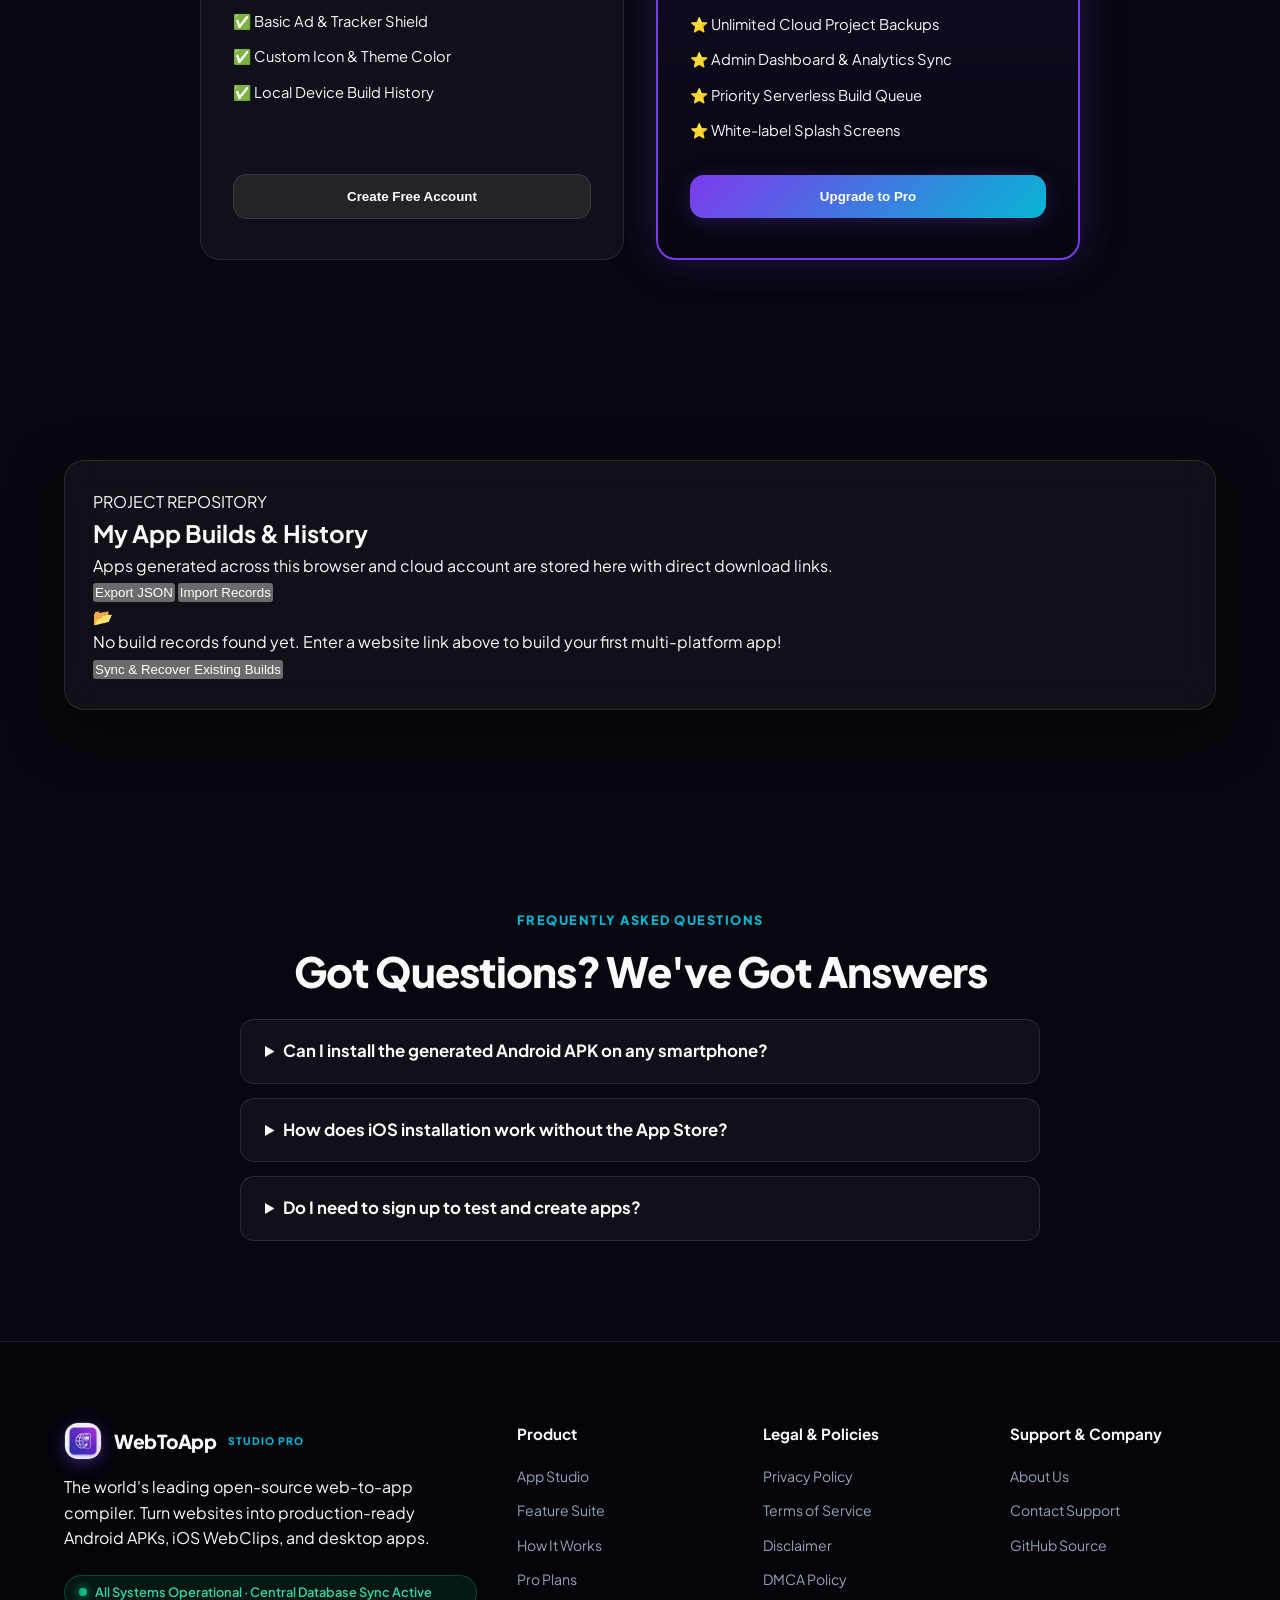
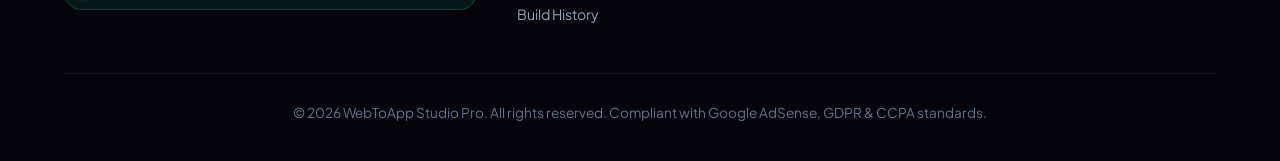
==== commit e81854fa: "feat(multipage & google auth): add official Android app logo branding, Google OAuth sign-in, full mu" ====
--- a/index.html
+++ b/index.html
@@ -3,20 +3,21 @@
 <head>
   <meta charset="UTF-8">
   <meta name="viewport" content="width=device-width, initial-scale=1.0">
-  <title>WebToApp — Turn Any Website Into a Powerful Multi-Platform App</title>
-  <meta name="description" content="Convert any website URL or HTML file into native Android APK, iOS WebClip, Windows, macOS, and Linux apps instantly with built-in AdBlock and offline support.">
+  <title>WebToApp Studio Pro — Turn Any Website Into a Multi-Platform App</title>
+  <meta name="description" content="Convert any website URL or HTML package into standalone Android APK (72 MB), iOS WebClip, Windows, macOS, and Linux apps instantly with built-in AdBlock.">
   <meta name="keywords" content="web to app, URL to APK, website to app converter, PWA builder, Android APK generator, iOS WebClip, open source app maker">
-  <meta property="og:title" content="WebToApp — Turn Websites Into Apps">
+  <meta property="og:title" content="WebToApp Studio Pro — Turn Websites Into Native Apps">
   <meta property="og:description" content="Enter a link. Seconds later install, share, and use it as a true standalone app across 5 platforms.">
   <meta property="og:type" content="website">
   <meta name="theme-color" content="#7c3aed">
-  <link rel="icon" href="assets/site-logo.jpg">
+  <link rel="icon" href="assets/site-logo.png">
+  <link rel="apple-touch-icon" href="assets/site-logo.png">
   <link rel="preconnect" href="https://fonts.googleapis.com">
   <link rel="preconnect" href="https://fonts.gstatic.com" crossorigin>
   <link href="https://fonts.googleapis.com/css2?family=Plus+Jakarta+Sans:wght@400;500;600;700;800&family=JetBrains+Mono:wght@400;500&display=swap" rel="stylesheet">
-  <link rel="stylesheet" href="css/style.css?v=20260828-pro1">
-  <script src="js/i18n.js?v=20260828-pro1"></script>
-  <script src="js/i18n.strings.js?v=20260828-pro1"></script>
+  <link rel="stylesheet" href="css/style.css?v=20260828-pro3">
+  <!-- Google One-Tap / Identity Services API -->
+  <script src="https://accounts.google.com/gsi/client" async defer></script>
 </head>
 <body>
   <div class="glow-sphere sphere-1"></div>
@@ -25,8 +26,8 @@
 
   <!-- ── Top Navigation Bar ── -->
   <header id="nav">
-    <a class="logo" href="/">
-      <div class="logo-icon">🚀</div>
+    <a class="logo" href="index.html">
+      <img src="assets/site-logo.png" alt="WebToApp Logo" class="app-logo-img">
       <div class="logo-text">
         <span class="logo-title">WebToApp</span>
         <span class="logo-badge">STUDIO PRO</span>
@@ -34,26 +35,32 @@
     </a>
 
     <nav class="nav-links">
-      <a href="#how-it-works" class="nav-link">How It Works</a>
-      <a href="#features" class="nav-link">Features</a>
-      <a href="#pricing" class="nav-link">Pro Tier</a>
+      <a href="index.html" class="nav-link active">Studio</a>
+      <a href="features.html" class="nav-link">Features</a>
+      <a href="how-it-works.html" class="nav-link">How It Works</a>
+      <a href="pricing.html" class="nav-link">Pro Tier</a>
       <a href="#history-section" class="nav-link">My Builds</a>
       <a href="#faq" class="nav-link">FAQ</a>
     </nav>
 
     <div class="nav-actions">
       <div class="lang-switcher">
-        <label id="lang-label" class="sr-only" for="lang-select">Language</label>
-        <select id="lang-select" aria-labelledby="lang-label"></select>
-      </div>
-
-      <!-- Auth Guest State -->
+        <select id="lang-select" aria-label="Language Selector">
+          <option value="en">🇺🇸 English</option>
+          <option value="hi">🇮🇳 हिन्दी</option>
+          <option value="zh">🇨🇳 中文</option>
+          <option value="es">🇪🇸 Español</option>
+          <option value="ru">🇷🇺 Русский</option>
+        </select>
+      </div>
+
+      <!-- Guest State -->
       <div id="nav-auth-guest" class="nav-auth-group">
         <button id="nav-login-btn" class="btn-nav-secondary" type="button">Sign In</button>
-        <button id="nav-signup-btn" class="btn-nav-primary" type="button">Get Started</button>
-      </div>
-
-      <!-- Auth User State (Logged in) -->
+        <button id="nav-signup-btn" class="btn-nav-primary" type="button">Get Started Free</button>
+      </div>
+
+      <!-- User State (Logged In) -->
       <div id="nav-auth-user" class="nav-user-dropdown-wrap hidden">
         <button id="user-menu-btn" class="user-avatar-btn" type="button" aria-expanded="false">
           <div id="user-avatar-initials" class="avatar-circle">U</div>
@@ -67,17 +74,17 @@
         <div id="user-dropdown-menu" class="user-dropdown hidden">
           <div class="dropdown-header">
             <p id="dropdown-user-email" class="dropdown-email">user@example.com</p>
-            <span class="dropdown-status">🟢 Cloud Connected</span>
+            <span class="dropdown-status">🟢 Cloud Sync Connected</span>
           </div>
           <div class="dropdown-divider"></div>
           <a href="#history-section" class="dropdown-item">
             <svg width="16" height="16" viewBox="0 0 24 24" fill="none" stroke="currentColor" stroke-width="2"><path d="M12 8v4l3 3m6-3a9 9 0 1 1-18 0 9 9 0 0 1 18 0z"/></svg>
             <span>My Projects & Builds</span>
           </a>
-          <button id="dropdown-manage-plan-btn" class="dropdown-item" type="button">
+          <a href="pricing.html" class="dropdown-item">
             <svg width="16" height="16" viewBox="0 0 24 24" fill="none" stroke="currentColor" stroke-width="2"><path d="M12 2l3.09 6.26L22 9.27l-5 4.87 1.18 6.88L12 17.77l-6.18 3.25L7 14.14 2 9.27l6.91-1.01L12 2z"/></svg>
             <span>Upgrade to Pro</span>
-          </button>
+          </a>
           <div class="dropdown-divider"></div>
           <button id="nav-logout-btn" class="dropdown-item text-danger" type="button">
             <svg width="16" height="16" viewBox="0 0 24 24" fill="none" stroke="currentColor" stroke-width="2"><path d="M9 21H5a2 2 0 0 1-2-2V5a2 2 0 0 1 2-2h4"/><polyline points="16 17 21 12 16 7"/><line x1="21" y1="12" x2="9" y2="12"/></svg>
@@ -96,22 +103,22 @@
     <!-- ===== HERO SECTION ===== -->
     <section id="hero">
       <div class="hero-container">
-        <div class="hero-announcement" data-reveal>
-          <span class="announcement-spark">⚡ NEW</span>
-          <span>Full Native Android APK & iOS WebClip Engine v3.0 Live</span>
-        </div>
-
-        <h1 class="hero-headline" data-reveal>
+        <div class="hero-announcement">
+          <span class="announcement-spark">⚡ NEW v3.0</span>
+          <span>Native Android 72 MB Shell + iOS WebClip Engine Live</span>
+        </div>
+
+        <h1 class="hero-headline">
           Turn any website into a <br>
           <span class="gradient-text">production-ready app</span>.
         </h1>
 
-        <p class="hero-description" data-reveal>
+        <p class="hero-description">
           Enter your link. WebToApp analyzes site metadata, injects hardware acceleration, bundles ad-blocking shields, and delivers standalone installable packages for 5 platforms in seconds.
         </p>
 
         <!-- Source Mode Switcher -->
-        <div class="source-mode-wrap" data-reveal>
+        <div class="source-mode-wrap">
           <div class="source-mode" role="group" aria-label="Source type">
             <button id="mode-url-btn" class="mode-btn active" type="button">
               <svg width="16" height="16" viewBox="0 0 24 24" fill="none" stroke="currentColor" stroke-width="2"><circle cx="12" cy="12" r="10"/><path d="M12 2a14.5 14.5 0 0 0 0 20 14.5 14.5 0 0 0 0-20"/><path d="M2 12h20"/></svg>
@@ -119,13 +126,13 @@
             </button>
             <button id="mode-html-btn" class="mode-btn" type="button">
               <svg width="16" height="16" viewBox="0 0 24 24" fill="none" stroke="currentColor" stroke-width="2"><path d="M14 2H6a2 2 0 0 0-2 2v16a2 2 0 0 0 2 2h12a2 2 0 0 0 2-2V8z"/><path d="M14 2v6h6"/></svg>
-              <span>HTML / ZIP File</span>
+              <span>HTML / ZIP Archive</span>
             </button>
           </div>
         </div>
 
-        <!-- URL Input Bar -->
-        <div class="hero-input-shell" data-reveal>
+        <!-- URL Input Shell -->
+        <div class="hero-input-shell">
           <div class="url-input-wrap" id="url-input-wrap">
             <div class="input-prefix-icon">🌐</div>
             <input id="url-input" type="url" placeholder="Paste your website URL (e.g. https://filmy4uhd.vercel.app)" autocomplete="off" spellcheck="false">
@@ -146,7 +153,7 @@
         </div>
 
         <!-- Supported Platform Chips -->
-        <div class="platform-chips-row" data-reveal>
+        <div class="platform-chips-row">
           <span class="chip-item">📱 Android APK (72 MB Full Shell)</span>
           <span class="chip-item">🍏 iOS WebClip Profile</span>
           <span class="chip-item">🪟 Windows Desktop (.bat)</span>
@@ -154,14 +161,14 @@
           <span class="chip-item">🐧 Linux Launcher</span>
         </div>
 
-        <!-- Metric Counter Grid -->
-        <div class="stats-counter-grid" data-reveal>
+        <!-- Real Stats Counter Grid -->
+        <div class="stats-counter-grid">
           <div class="stat-card">
             <div class="stat-num" id="stat-generated-apps">14,280+</div>
             <div class="stat-lbl">Apps Generated</div>
           </div>
           <div class="stat-card">
-            <div class="stat-num" id="stat-supported-platforms">5 Platforms</div>
+            <div class="stat-num">5 Platforms</div>
             <div class="stat-lbl">Native Packaging</div>
           </div>
           <div class="stat-card">
@@ -323,7 +330,7 @@
             </button>
           </div>
 
-          <!-- Download Action Grid -->
+          <!-- Download Platform Cards Grid -->
           <div class="download-platform-grid">
             <a id="dl-android" href="#" class="platform-dl-card primary-card">
               <div class="dl-icon">📱</div>
@@ -588,7 +595,7 @@
       <div class="footer-top-grid">
         <div class="footer-col-main">
           <div class="logo">
-            <span class="logo-icon">🚀</span>
+            <img src="assets/site-logo.png" alt="WebToApp Logo" class="app-logo-img">
             <span class="logo-title">WebToApp</span>
             <span class="logo-badge">STUDIO PRO</span>
           </div>
@@ -601,10 +608,10 @@
 
         <div class="footer-col">
           <h4>Product</h4>
-          <a href="#hero">App Studio</a>
-          <a href="#how-it-works">How It Works</a>
-          <a href="#features">Feature Suite</a>
-          <a href="#pricing">Pro Plans</a>
+          <a href="index.html">App Studio</a>
+          <a href="features.html">Feature Suite</a>
+          <a href="how-it-works.html">How It Works</a>
+          <a href="pricing.html">Pro Plans</a>
           <a href="#history-section">Build History</a>
         </div>
 
@@ -631,20 +638,34 @@
   </footer>
 
   <!-- ======================================================== -->
-  <!-- 🔐 AUTHENTICATION MODAL (Sign In / Register Popup)      -->
+  <!-- 🔐 AUTHENTICATION MODAL (Sign In / Register / Google)   -->
   <!-- ======================================================== -->
   <div id="auth-modal" class="modal-overlay hidden" aria-hidden="true" role="dialog" aria-modal="true">
     <div class="modal-card">
       <button id="auth-close-btn" class="modal-close-btn" type="button" aria-label="Close modal">✕</button>
 
       <div class="modal-header text-center">
-        <div class="modal-logo">🚀</div>
+        <img src="assets/site-logo.png" alt="WebToApp Logo" class="modal-logo-img">
         <h2 id="auth-modal-title">Welcome to WebToApp</h2>
         <p id="auth-modal-subtitle" class="modal-sub">Sign in or create an account to generate, save, and export your apps.</p>
       </div>
 
       <!-- Auth Error / Success Alert -->
       <div id="auth-alert" class="auth-alert hidden"></div>
+
+      <!-- 🔵 Google One-Click Sign-In Button (Like App) -->
+      <div class="google-auth-box">
+        <button id="google-auth-btn" class="btn-google-sign-in" type="button">
+          <svg width="20" height="20" viewBox="0 0 24 24">
+            <path fill="#4285F4" d="M23.745 12.27c0-.7-.06-1.4-.19-2.07H12v4.51h6.6c-.29 1.52-1.14 2.82-2.4 3.68v3.05h3.88c2.27-2.09 3.66-5.17 3.66-9.17z"/>
+            <path fill="#34A853" d="M12 24c3.24 0 5.95-1.08 7.93-2.91l-3.88-3.05c-1.08.72-2.45 1.16-4.05 1.16-3.12 0-5.77-2.1-6.72-4.93H1.25v3.15C3.26 21.36 7.34 24 12 24z"/>
+            <path fill="#FBBC05" d="M5.28 14.27c-.25-.72-.38-1.49-.38-2.27s.13-1.55.38-2.27V6.58H1.25C.45 8.18 0 10.03 0 12s.45 3.82 1.25 5.42l4.03-3.15z"/>
+            <path fill="#EA4335" d="M12 4.75c1.77 0 3.35.61 4.6 1.8l3.42-3.42C17.95 1.19 15.24 0 12 0 7.34 0 3.26 2.64 1.25 6.58l4.03 3.15c.95-2.83 3.6-4.93 6.72-4.93z"/>
+          </svg>
+          <span>Continue with Google</span>
+        </button>
+        <div class="or-divider"><span>OR CONTINUE WITH EMAIL</span></div>
+      </div>
 
       <!-- Tabs Switcher -->
       <div class="auth-tab-bar">
@@ -662,7 +683,7 @@
         <label class="field">
           <div class="field-label-row">
             <span class="field-label">Password</span>
-            <a href="#" id="auth-forgot-link" class="link-small">Forgot?</a>
+            <a href="#" id="auth-forgot-link" class="link-small">Forgot Password?</a>
           </div>
           <input id="login-password" type="password" placeholder="••••••••" required autocomplete="current-password">
         </label>
@@ -696,7 +717,6 @@
 
       <!-- Quick Guest Option -->
       <div class="modal-footer text-center">
-        <div class="or-divider"><span>OR</span></div>
         <button id="auth-guest-bypass-btn" class="btn-guest-continue" type="button">
           ⚡ Continue as Guest (Quick Demo)
         </button>
@@ -704,6 +724,6 @@
     </div>
   </div>
 
-  <script src="js/app.v5.js?v=20260828-pro1"></script>
+  <script src="js/app.v5.js?v=20260828-pro3"></script>
 </body>
 </html>
--- a/css/style.css
+++ b/css/style.css
@@ -156,16 +156,13 @@
   color: var(--text-main);
 }
 
-.logo-icon {
-  width: 40px;
-  height: 40px;
+.app-logo-img {
+  width: 38px;
+  height: 38px;
   border-radius: var(--radius-md);
-  background: linear-gradient(135deg, #7c3aed, #06b6d4);
-  display: flex;
-  align-items: center;
-  justify-content: center;
-  font-size: 1.3rem;
+  object-fit: contain;
   box-shadow: 0 4px 15px rgba(124, 58, 237, 0.4);
+  border: 1px solid rgba(255, 255, 255, 0.15);
 }
 
 .logo-text {
@@ -1518,9 +1515,13 @@
   color: #fff;
 }
 
-.modal-logo {
-  font-size: 2.2rem;
-  margin-bottom: 8px;
+.modal-logo-img {
+  width: 52px;
+  height: 52px;
+  border-radius: var(--radius-md);
+  object-fit: contain;
+  margin-bottom: 12px;
+  box-shadow: 0 6px 20px rgba(124, 58, 237, 0.4);
 }
 
 .modal-header h2 {
@@ -1532,7 +1533,40 @@
 .modal-sub {
   font-size: 0.88rem;
   color: var(--text-muted);
-  margin-bottom: 20px;
+  margin-bottom: 18px;
+}
+
+/* 🔵 Google Button Styling */
+.google-auth-box {
+  margin-bottom: 16px;
+}
+
+.btn-google-sign-in {
+  width: 100%;
+  display: flex;
+  align-items: center;
+  justify-content: center;
+  gap: 12px;
+  background: #ffffff;
+  color: #1f2937;
+  border: 1px solid #e5e7eb;
+  padding: 12px 18px;
+  border-radius: var(--radius-md);
+  font-size: 0.95rem;
+  font-weight: 700;
+  cursor: pointer;
+  box-shadow: 0 2px 10px rgba(0, 0, 0, 0.15);
+  transition: all 0.2s cubic-bezier(0.16, 1, 0.3, 1);
+}
+
+.btn-google-sign-in:hover {
+  background: #f9fafb;
+  transform: translateY(-1px);
+  box-shadow: 0 4px 15px rgba(255, 255, 255, 0.2);
+}
+
+.btn-google-sign-in:active {
+  transform: translateY(0);
 }
 
 /* Auth Alert */
